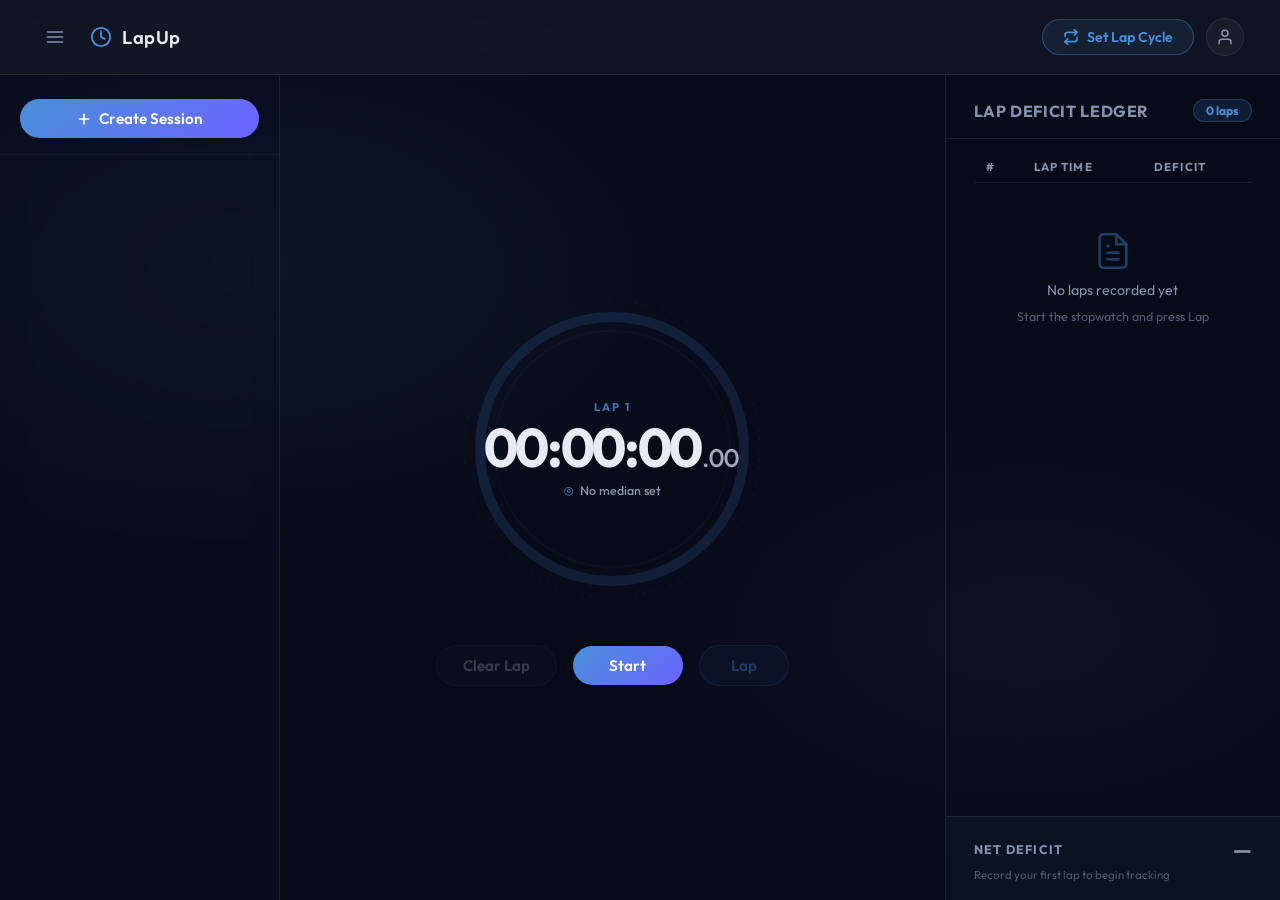
==== index.html @ 08507872 "Account System implemented via Firebase" ====
<!DOCTYPE html>
<html lang="en">
<head>
  <meta charset="UTF-8" />
  <meta name="viewport" content="width=device-width, initial-scale=1.0" />
  <meta name="description" content="A precision stopwatch with Lap Cycle tracking, per-lap deficit ledger, and study session history." />
  <title>LapUp — Lap Deficit Tracker</title>

  <!-- PWA: Manifest & Theme -->
  <link rel="manifest" href="./manifest.json" />
  <meta name="theme-color" content="#4a90d9" />

  <!-- PWA: Apple / iOS meta tags -->
  <meta name="apple-mobile-web-app-capable" content="yes" />
  <meta name="apple-mobile-web-app-status-bar-style" content="black-translucent" />
  <meta name="apple-mobile-web-app-title" content="LapUp" />
  <link rel="apple-touch-icon" href="./icons/icon-192.png" />

  <!-- Fonts -->
  <link rel="preconnect" href="https://fonts.googleapis.com" />
  <link rel="preconnect" href="https://fonts.gstatic.com" crossorigin />
  <link href="https://fonts.googleapis.com/css2?family=Outfit:wght@300;400;500;600;700&display=swap" rel="stylesheet" />

  <link rel="stylesheet" href="style.css" />
</head>
<body>

  <div class="app-wrapper">
    <header class="app-header">
      <div class="header-left">
        <button id="btn-toggle-sidebar" class="btn-toggle-sidebar" title="Toggle Sessions" aria-label="Toggle Sessions Sidebar">
          <svg width="20" height="20" viewBox="0 0 24 24" fill="none" stroke="currentColor" stroke-width="2" stroke-linecap="round" stroke-linejoin="round">
            <line x1="3" y1="12" x2="21" y2="12"/>
            <line x1="3" y1="6" x2="21" y2="6"/>
            <line x1="3" y1="18" x2="21" y2="18"/>
          </svg>
        </button>
        <div class="header-logo">
          <svg width="22" height="22" viewBox="0 0 24 24" fill="none" stroke="#4a90d9" stroke-width="2" stroke-linecap="round" stroke-linejoin="round">
            <circle cx="12" cy="12" r="10"/>
            <polyline points="12 6 12 12 16 14"/>
          </svg>
          <span>LapUp</span>
        </div>
      </div>
      <div class="header-right">
        <button id="btn-set-median" class="btn-median" title="Set Lap Cycle">
          <svg width="16" height="16" viewBox="0 0 24 24" fill="none" stroke="currentColor" stroke-width="2.5" stroke-linecap="round" stroke-linejoin="round">
            <path d="M17 1l4 4-4 4"/>
            <path d="M3 11V9a4 4 0 0 1 4-4h14"/>
            <path d="M7 23l-4-4 4-4"/>
            <path d="M21 13v2a4 4 0 0 1-4 4H3"/>
          </svg>
          <span class="btn-median-text">Set Lap Cycle</span>
        </button>
        <!-- Auth Button -->
        <div class="auth-area" id="auth-area">
          <button id="btn-auth" class="btn-auth" title="Sign in with Google" aria-label="Sign in">
            <svg width="18" height="18" viewBox="0 0 24 24" fill="none" stroke="currentColor" stroke-width="2" stroke-linecap="round" stroke-linejoin="round">
              <path d="M20 21v-2a4 4 0 0 0-4-4H8a4 4 0 0 0-4 4v2"/>
              <circle cx="12" cy="7" r="4"/>
            </svg>
          </button>
          <!-- Avatar (shown when signed in) -->
          <button id="btn-avatar" class="btn-avatar hidden" title="Account" aria-label="Account menu">
            <img id="avatar-img" src="" alt="" />
          </button>
          <!-- Dropdown -->
          <div class="auth-dropdown hidden" id="auth-dropdown">
            <div class="auth-dropdown-user" id="auth-dropdown-user"></div>
            <div class="auth-dropdown-sync" id="auth-dropdown-sync"></div>
            <button id="btn-sign-out" class="auth-dropdown-btn">Sign Out</button>
          </div>
        </div>
      </div>
    </header>

    <main class="main-content">

      <!-- ── SIDEBAR: Study Sessions ── -->
      <aside class="sidebar" id="sidebar">
        <div class="sidebar-header">
          <button id="btn-create-session" class="btn btn-primary btn-create-session" title="Create a new study session">
            <svg width="16" height="16" viewBox="0 0 24 24" fill="none" stroke="currentColor" stroke-width="2.5" stroke-linecap="round" stroke-linejoin="round">
              <line x1="12" y1="5" x2="12" y2="19"/>
              <line x1="5" y1="12" x2="19" y2="12"/>
            </svg>
            Create Session
          </button>
        </div>
        <div class="sessions-list" id="sessions-list">
          <!-- Session items injected dynamically by JS -->
        </div>
      </aside>

      <!-- ── LEFT PANEL: Clock ── -->
      <section class="clock-panel" aria-label="Stopwatch">

        <div class="dial-wrapper">
          <!-- SVG Dial -->
          <svg class="dial-svg" id="dial-svg" viewBox="0 0 320 320" aria-hidden="true">
            <!-- Outer decoration ring -->
            <circle cx="160" cy="160" r="148" class="dial-deco-ring"/>
            <!-- Tick marks -->
            <g id="dial-ticks"></g>
            <!-- Track ring -->
            <circle cx="160" cy="160" r="132" class="dial-track"/>
            <!-- Progress arc -->
            <circle cx="160" cy="160" r="132" class="dial-progress" id="dial-progress"/>
            <!-- Inner glow ring -->
            <circle cx="160" cy="160" r="118" class="dial-inner-ring"/>
          </svg>

          <!-- Clock display overlaid on dial -->
          <div class="clock-overlay">
            <div class="lap-segment-label" id="lap-segment-label">LAP 1</div>
            <div class="clock-display" id="clock-display">
              <span class="clock-digits" id="clock-digits">00:00:00</span>
              <span class="clock-cs" id="clock-cs">.00</span>
            </div>
            <div class="median-display" id="median-display">
              <span class="median-icon">◎</span>
              <span id="median-value-display">No median set</span>
            </div>
          </div>
        </div>

        <!-- Controls -->
        <div class="controls" id="controls">
          <button id="btn-reset" class="btn btn-secondary" disabled>Clear Lap</button>
          <button id="btn-start" class="btn btn-primary">Start</button>
          <button id="btn-lap" class="btn btn-accent" disabled>Lap</button>
        </div>

      </section>

      <!-- ── RIGHT PANEL: Ledger ── -->
      <section class="ledger-panel" aria-label="Lap Deficit Ledger">
        <div class="ledger-header">
          <h2>Lap Deficit Ledger</h2>
          <span class="ledger-badge" id="ledger-lap-count">0 laps</span>
        </div>

        <div class="ledger-table-wrapper">
          <table class="ledger-table" id="ledger-table">
            <thead>
              <tr>
                <th>#</th>
                <th>Lap Time</th>
                <th>Deficit</th>
              </tr>
            </thead>
            <tbody id="ledger-body">
              <!-- Rows injected by JS -->
            </tbody>
          </table>

          <!-- Empty state -->
          <div class="ledger-empty" id="ledger-empty">
            <svg width="40" height="40" viewBox="0 0 24 24" fill="none" stroke="#4a90d9" stroke-width="1.5" opacity="0.4">
              <path d="M14 2H6a2 2 0 0 0-2 2v16a2 2 0 0 0 2 2h12a2 2 0 0 0 2-2V8z"/><polyline points="14 2 14 8 20 8"/><line x1="16" y1="13" x2="8" y2="13"/><line x1="16" y1="17" x2="8" y2="17"/><polyline points="10 9 9 9 8 9"/>
            </svg>
            <p>No laps recorded yet</p>
            <p class="ledger-empty-sub">Start the stopwatch and press Lap</p>
          </div>
        </div>

        <!-- Net Deficit Footer -->
        <div class="ledger-footer" id="ledger-footer">
          <div class="net-deficit-row">
            <span class="net-label">Net Deficit</span>
            <span class="net-value" id="net-deficit-value">—</span>
          </div>
          <div class="net-subtext" id="net-subtext">Record your first lap to begin tracking</div>
        </div>
      </section>

    </main>
  </div>

  <!-- ── LAP CYCLE MODAL ── -->
  <div class="modal-overlay" id="modal-overlay" role="dialog" aria-modal="true" aria-labelledby="modal-title">
    <div class="modal-card">
      <h3 id="modal-title">Set Lap Cycle</h3>
      <p class="modal-desc">Build a repeating cycle of target lap durations. Deficits will align with these targets sequentially (e.g. Lap 1 uses Median 1, Lap 2 uses Median 2, etc.).</p>
      
      <!-- Current Cycle List -->
      <div class="modal-cycle-list-container">
        <label class="modal-section-label">Active Cycle Sequence</label>
        <div class="modal-cycle-list" id="modal-cycle-list">
          <!-- Dynamically populated by JS -->
          <div class="modal-cycle-empty">No medians added to cycle yet</div>
        </div>
      </div>

      <!-- Input Group to Add a Median -->
      <label class="modal-section-label">Add Next Target Duration</label>
      <div class="time-inputs">
        <div class="time-input-group">
          <input type="number" id="input-hh" min="0" max="99" value="0" placeholder="00" aria-label="Hours"/>
          <label for="input-hh">HH</label>
        </div>
        <span class="time-sep">:</span>
        <div class="time-input-group">
          <input type="number" id="input-mm" min="0" max="59" value="0" placeholder="00" aria-label="Minutes"/>
          <label for="input-mm">MM</label>
        </div>
        <span class="time-sep">:</span>
        <div class="time-input-group">
          <input type="number" id="input-ss" min="0" max="59" value="0" placeholder="00" aria-label="Seconds"/>
          <label for="input-ss">SS</label>
        </div>
      </div>

      <button id="btn-modal-add-median" class="btn btn-secondary btn-add-median" type="button" title="Add this duration to your sequence">
        <svg width="14" height="14" viewBox="0 0 24 24" fill="none" stroke="currentColor" stroke-width="2.5" stroke-linecap="round" stroke-linejoin="round">
          <line x1="12" y1="5" x2="12" y2="19"/><line x1="5" y1="12" x2="19" y2="12"/>
        </svg>
        Add Median
      </button>

      <div class="modal-actions">
        <button id="btn-modal-cancel" class="btn btn-secondary">Cancel</button>
        <button id="btn-modal-set" class="btn btn-primary">Set Cycle</button>
      </div>
    </div>
  </div>

  <script type="module" src="script.js"></script>
</body>
</html>
---- style.css ----
/* ── Reset & Base ─────────────────────────────────────────── */
*, *::before, *::after { box-sizing: border-box; margin: 0; padding: 0; }

:root {
  --bg:            #070b18;
  --bg-2:          #0d1327;
  --glass:         rgba(255, 255, 255, 0.04);
  --glass-border:  rgba(255, 255, 255, 0.08);
  --blue:          #4a90d9;
  --blue-dim:      rgba(74, 144, 217, 0.15);
  --blue-glow:     rgba(74, 144, 217, 0.35);
  --indigo:        #6c63ff;
  --red:           #ff4d6d;
  --green:         #00e676;
  --text:          #e8eaf6;
  --text-muted:    #8892b0;
  --font:          'Outfit', system-ui, sans-serif;
  --radius:        16px;
  --radius-sm:     10px;
}

html, body {
  height: 100%;
  background: var(--bg);
  color: var(--text);
  font-family: var(--font);
  overflow: hidden;
}

/* ── App Shell ─────────────────────────────────────────────── */
.app-wrapper {
  display: flex;
  flex-direction: column;
  height: 100vh;
  background:
    radial-gradient(ellipse 60% 50% at 20% 30%, rgba(74,144,217,0.07) 0%, transparent 70%),
    radial-gradient(ellipse 50% 40% at 80% 70%, rgba(108,99,255,0.06) 0%, transparent 70%),
    var(--bg);
}

/* ── Header ────────────────────────────────────────────────── */
.app-header {
  display: flex;
  align-items: center;
  justify-content: space-between;
  padding: 18px 36px;
  border-bottom: 1px solid var(--glass-border);
  background: var(--glass);
  backdrop-filter: blur(12px);
  -webkit-backdrop-filter: blur(12px);
}

.header-logo {
  display: flex;
  align-items: center;
  gap: 10px;
  font-size: 1.15rem;
  font-weight: 600;
  letter-spacing: 0.03em;
  color: var(--text);
}

.header-left {
  display: flex;
  align-items: center;
  gap: 16px;
}

.header-right {
  display: flex;
  align-items: center;
  gap: 12px;
}

/* ── Auth UI ───────────────────────────────────────────────── */
.hidden { display: none !important; }

.auth-area {
  position: relative;
}

.btn-auth {
  display: inline-flex;
  align-items: center;
  justify-content: center;
  width: 38px;
  height: 38px;
  border-radius: 50%;
  background: var(--glass);
  border: 1px solid var(--glass-border);
  color: var(--text-muted);
  cursor: pointer;
  transition: all 0.2s ease;
  outline: none;
}

.btn-auth:hover {
  background: rgba(74,144,217,0.15);
  border-color: rgba(74,144,217,0.4);
  color: var(--blue);
}

.btn-avatar {
  display: inline-flex;
  align-items: center;
  justify-content: center;
  width: 34px;
  height: 34px;
  border-radius: 50%;
  background: transparent;
  border: 2px solid var(--blue);
  cursor: pointer;
  padding: 0;
  overflow: hidden;
  transition: all 0.2s ease;
  outline: none;
  box-shadow: 0 0 0 0 rgba(74,144,217,0.3);
}

.btn-avatar:hover {
  box-shadow: 0 0 0 3px rgba(74,144,217,0.2);
}

.btn-avatar img {
  width: 100%;
  height: 100%;
  border-radius: 50%;
  object-fit: cover;
}

.auth-dropdown {
  position: absolute;
  top: calc(100% + 10px);
  right: 0;
  min-width: 240px;
  background: #111827;
  border: 1px solid rgba(74,144,217,0.25);
  border-radius: var(--radius-sm);
  box-shadow: 0 16px 48px rgba(0,0,0,0.5), 0 0 0 1px rgba(74,144,217,0.1);
  padding: 16px;
  z-index: 200;
  animation: dropdownSlideIn 0.2s ease;
}

@keyframes dropdownSlideIn {
  from { opacity: 0; transform: translateY(-6px); }
  to   { opacity: 1; transform: translateY(0); }
}

.auth-dropdown-user {
  font-size: 0.85rem;
  color: var(--text);
  font-weight: 600;
  margin-bottom: 4px;
  white-space: nowrap;
  overflow: hidden;
  text-overflow: ellipsis;
}

.auth-dropdown-sync {
  font-size: 0.72rem;
  color: var(--text-muted);
  margin-bottom: 14px;
  display: flex;
  align-items: center;
  gap: 6px;
}

.sync-dot {
  width: 6px;
  height: 6px;
  border-radius: 50%;
  display: inline-block;
  flex-shrink: 0;
}
.sync-dot.synced { background: var(--green); }
.sync-dot.syncing { background: var(--blue); animation: pulse-green 1.5s infinite; }
.sync-dot.error { background: var(--red); }

.auth-dropdown-btn {
  width: 100%;
  padding: 8px 14px;
  background: var(--glass);
  border: 1px solid var(--glass-border);
  border-radius: 8px;
  color: var(--text-muted);
  font-family: var(--font);
  font-size: 0.82rem;
  font-weight: 600;
  cursor: pointer;
  transition: all 0.15s ease;
  outline: none;
}

.auth-dropdown-btn:hover {
  background: rgba(255,77,109,0.1);
  border-color: rgba(255,77,109,0.3);
  color: var(--red);
}

.btn-toggle-sidebar {
  display: inline-flex;
  align-items: center;
  justify-content: center;
  width: 38px;
  height: 38px;
  border-radius: 50%;
  background: transparent;
  border: 1px solid transparent;
  color: var(--text-muted);
  cursor: pointer;
  transition: all 0.2s cubic-bezier(0.4, 0, 0.2, 1);
  outline: none;
}

.btn-toggle-sidebar:hover {
  background: var(--glass);
  border-color: var(--glass-border);
  color: var(--text);
}

/* ── Buttons ────────────────────────────────────────────────── */
.btn {
  display: inline-flex;
  align-items: center;
  justify-content: center;
  gap: 7px;
  padding: 10px 26px;
  border: none;
  border-radius: 50px;
  font-family: var(--font);
  font-size: 0.95rem;
  font-weight: 600;
  cursor: pointer;
  transition: transform 0.18s ease, box-shadow 0.18s ease, background 0.18s ease, opacity 0.18s ease;
  outline: none;
}
.btn:disabled { opacity: 0.35; cursor: not-allowed; transform: none !important; box-shadow: none !important; }

.btn-primary {
  background: linear-gradient(135deg, var(--blue) 0%, var(--indigo) 100%);
  color: #fff;
  min-width: 110px;
}
.btn-primary:not(:disabled):hover {
  transform: translateY(-2px);
  box-shadow: 0 6px 24px var(--blue-glow);
}

.btn-secondary {
  background: var(--glass);
  border: 1px solid var(--glass-border);
  color: var(--text-muted);
}
.btn-secondary:not(:disabled):hover {
  transform: translateY(-2px);
  background: rgba(255,255,255,0.08);
  color: var(--text);
}

.btn-accent {
  background: rgba(74,144,217,0.12);
  border: 1px solid rgba(74,144,217,0.3);
  color: var(--blue);
  min-width: 90px;
}
.btn-accent:not(:disabled):hover {
  transform: translateY(-2px);
  background: rgba(74,144,217,0.22);
  box-shadow: 0 4px 18px rgba(74,144,217,0.25);
}

.btn-median {
  display: inline-flex;
  align-items: center;
  gap: 8px;
  padding: 8px 20px;
  border: 1px solid rgba(74,144,217,0.4);
  border-radius: 50px;
  background: rgba(74,144,217,0.1);
  color: var(--blue);
  font-family: var(--font);
  font-size: 0.88rem;
  font-weight: 600;
  cursor: pointer;
  transition: background 0.2s, box-shadow 0.2s, transform 0.2s;
}
.btn-median:hover {
  background: rgba(74,144,217,0.2);
  box-shadow: 0 4px 16px rgba(74,144,217,0.25);
  transform: translateY(-1px);
}

/* ── Main Layout ────────────────────────────────────────────── */
.main-content {
  display: flex;
  flex: 1;
  overflow: hidden;
}

/* ── Sidebar: Study Sessions ────────────────────────────────── */
.sidebar {
  width: 280px;
  flex-shrink: 0;
  background: rgba(13, 19, 39, 0.35);
  backdrop-filter: blur(16px);
  -webkit-backdrop-filter: blur(16px);
  border-right: 1px solid var(--glass-border);
  display: flex;
  flex-direction: column;
  overflow: hidden;
  transition: margin-left 0.3s cubic-bezier(0.25, 0.8, 0.25, 1);
}

.sidebar.collapsed {
  margin-left: -280px;
}

.sidebar-header {
  padding: 24px 20px 16px;
  border-bottom: 1px solid rgba(255, 255, 255, 0.04);
}

.btn-create-session {
  width: 100%;
  justify-content: center;
}

.sessions-list {
  flex: 1;
  overflow-y: auto;
  padding: 16px 20px;
  display: flex;
  flex-direction: column;
  gap: 12px;
}

.session-item {
  position: relative;
  padding: 14px 16px;
  background: var(--glass);
  border: 1px solid var(--glass-border);
  border-radius: var(--radius-sm);
  cursor: pointer;
  display: flex;
  flex-direction: column;
  gap: 4px;
  transition: all 0.2s ease;
}

.session-item:hover {
  background: rgba(255, 255, 255, 0.06);
  border-color: rgba(74, 144, 217, 0.35);
  transform: translateY(-1px);
}

.session-item.active {
  background: linear-gradient(135deg, rgba(74, 144, 217, 0.12) 0%, rgba(108, 99, 255, 0.08) 100%);
  border-color: var(--blue);
  box-shadow: 0 4px 20px rgba(74, 144, 217, 0.15);
}

.session-info {
  padding-right: 24px;
}

.session-title {
  font-size: 0.9rem;
  font-weight: 600;
  color: var(--text);
  white-space: nowrap;
  overflow: hidden;
  text-overflow: ellipsis;
}

.session-meta {
  display: flex;
  align-items: center;
  gap: 8px;
  font-size: 0.75rem;
  color: var(--text-muted);
  margin-top: 2px;
}

.session-deficit {
  font-weight: 600;
}
.session-deficit.over { color: var(--red); }
.session-deficit.under { color: var(--green); }

.btn-delete-session {
  position: absolute;
  top: 12px;
  right: 12px;
  width: 24px;
  height: 24px;
  border-radius: 50%;
  background: transparent;
  border: none;
  color: var(--text-muted);
  cursor: pointer;
  display: flex;
  align-items: center;
  justify-content: center;
  opacity: 0;
  transition: all 0.2s ease;
}

.session-item:hover .btn-delete-session {
  opacity: 1;
}

.btn-delete-session:hover {
  background: rgba(255, 77, 109, 0.15);
  color: var(--red);
}

@media (hover: none) {
  .btn-delete-session {
    opacity: 0.6;
  }
}

/* Pulsing session running indicator */
.pulse-dot {
  width: 6px;
  height: 6px;
  background-color: var(--green);
  border-radius: 50%;
  box-shadow: 0 0 0 0 rgba(0, 230, 118, 0.7);
  animation: pulse-green 1.5s infinite;
}

@keyframes pulse-green {
  0% {
    transform: scale(0.95);
    box-shadow: 0 0 0 0 rgba(0, 230, 118, 0.7);
  }
  70% {
    transform: scale(1);
    box-shadow: 0 0 0 6px rgba(0, 230, 118, 0);
  }
  100% {
    transform: scale(0.95);
    box-shadow: 0 0 0 0 rgba(0, 230, 118, 0);
  }
}

/* ── Clock Panel ────────────────────────────────────────────── */
.clock-panel {
  flex: 0 0 52%;
  display: flex;
  flex-direction: column;
  align-items: center;
  justify-content: center;
  gap: 36px;
  padding: 32px;
  border-right: 1px solid var(--glass-border);
}

/* ── Dial ───────────────────────────────────────────────────── */
.dial-wrapper {
  position: relative;
  width: 320px;
  height: 320px;
}

.dial-svg {
  position: absolute;
  inset: 0;
  width: 100%;
  height: 100%;
}

.dial-deco-ring {
  fill: none;
  stroke: rgba(74,144,217,0.08);
  stroke-width: 1;
  stroke-dasharray: 3 6;
}

.dial-track {
  fill: none;
  stroke: var(--blue-dim);
  stroke-width: 10;
  stroke-linecap: round;
  transform-origin: 160px 160px;
  transform: rotate(-90deg);
}

.dial-progress {
  fill: none;
  stroke: var(--blue);
  stroke-width: 10;
  stroke-linecap: round;
  transform-origin: 160px 160px;
  transform: rotate(-90deg);
  /* circumference = 2π × 132 ≈ 829.38 */
  stroke-dasharray: 829.38;
  stroke-dashoffset: 829.38;
  transition: stroke 0.6s ease;
  filter: drop-shadow(0 0 6px rgba(74,144,217,0.6));
}

.dial-inner-ring {
  fill: none;
  stroke: rgba(74,144,217,0.05);
  stroke-width: 1.5;
}

/* ── Tick marks (generated by JS) ──────────────────────────── */
.dial-tick-major { stroke: rgba(74,144,217,0.5); stroke-width: 2; stroke-linecap: round; }
.dial-tick-minor { stroke: rgba(74,144,217,0.2); stroke-width: 1; stroke-linecap: round; }

/* ── Clock Overlay ──────────────────────────────────────────── */
.clock-overlay {
  position: absolute;
  inset: 0;
  display: flex;
  flex-direction: column;
  align-items: center;
  justify-content: center;
  gap: 6px;
}

.lap-segment-label {
  font-size: 0.7rem;
  font-weight: 700;
  letter-spacing: 0.18em;
  color: var(--blue);
  text-transform: uppercase;
  opacity: 0.8;
}

.clock-display {
  display: flex;
  align-items: baseline;
  gap: 0;
  --clock-color: var(--text);
}

.clock-digits {
  font-size: 3.4rem;
  font-weight: 700;
  font-variant-numeric: tabular-nums;
  letter-spacing: -0.02em;
  color: var(--clock-color);
  transition: color 0.1s linear;
  line-height: 1;
}

.clock-cs {
  font-size: 1.6rem;
  font-weight: 500;
  font-variant-numeric: tabular-nums;
  color: var(--clock-color);
  opacity: 0.7;
  transition: color 0.1s linear;
  line-height: 1;
  margin-left: 2px;
}

.median-display {
  display: flex;
  align-items: center;
  gap: 6px;
  font-size: 0.78rem;
  color: var(--text-muted);
  margin-top: 2px;
}
.median-icon { color: var(--blue); font-size: 0.7rem; }
#median-value-display { font-weight: 500; }

/* ── Green flash animation ──────────────────────────────────── */
@keyframes greenFlash {
  0%   { --clock-color: var(--text); }
  20%  { --clock-color: #00e676; }
  70%  { --clock-color: #00e676; }
  100% { --clock-color: var(--text); }
}

.clock-display.flash-green .clock-digits,
.clock-display.flash-green .clock-cs {
  animation: flashGreenText 1s ease forwards;
}

@keyframes flashGreenText {
  0%   { color: var(--text); text-shadow: none; }
  20%  { color: #00e676; text-shadow: 0 0 20px rgba(0,230,118,0.6); }
  70%  { color: #00e676; text-shadow: 0 0 20px rgba(0,230,118,0.6); }
  100% { color: var(--text); text-shadow: none; }
}

/* ── Controls ───────────────────────────────────────────────── */
.controls {
  display: flex;
  align-items: center;
  gap: 16px;
}

/* ── Ledger Panel ───────────────────────────────────────────── */
.ledger-panel {
  flex: 1;
  display: flex;
  flex-direction: column;
  overflow: hidden;
}

.ledger-header {
  display: flex;
  align-items: center;
  justify-content: space-between;
  padding: 24px 28px 16px;
  border-bottom: 1px solid var(--glass-border);
}

.ledger-header h2 {
  font-size: 1rem;
  font-weight: 700;
  letter-spacing: 0.04em;
  text-transform: uppercase;
  color: var(--text-muted);
}

.ledger-badge {
  background: var(--blue-dim);
  border: 1px solid rgba(74,144,217,0.25);
  color: var(--blue);
  font-size: 0.75rem;
  font-weight: 700;
  padding: 3px 12px;
  border-radius: 50px;
}

/* ── Ledger Table ───────────────────────────────────────────── */
.ledger-table-wrapper {
  flex: 1;
  overflow-y: auto;
  padding: 12px 28px;
  scrollbar-width: thin;
  scrollbar-color: rgba(74,144,217,0.2) transparent;
}

.ledger-table {
  width: 100%;
  border-collapse: collapse;
  font-size: 0.9rem;
}

.ledger-table thead th {
  text-align: left;
  padding: 8px 12px;
  font-size: 0.72rem;
  font-weight: 700;
  letter-spacing: 0.1em;
  text-transform: uppercase;
  color: var(--text-muted);
  border-bottom: 1px solid var(--glass-border);
}

.ledger-table tbody tr {
  border-bottom: 1px solid rgba(255,255,255,0.04);
  animation: rowSlideIn 0.35s cubic-bezier(0.22,1,0.36,1) both;
}

.ledger-table tbody tr:last-child { border-bottom: none; }

.ledger-table tbody td {
  padding: 11px 12px;
  font-variant-numeric: tabular-nums;
}

.lap-num {
  font-weight: 700;
  color: var(--blue);
  font-size: 0.82rem;
  width: 40px;
}

.lap-time {
  color: var(--text);
  font-weight: 500;
}

.lap-deficit {
  font-weight: 700;
  letter-spacing: 0.01em;
}

.lap-deficit.over  { color: var(--red);   }
.lap-deficit.under { color: var(--green);  }
.lap-deficit.exact { color: var(--text-muted); }

/* ── Ledger Cycle Header separator row ── */
.ledger-cycle-header td {
  padding: 12px 14px 8px !important;
  background: linear-gradient(90deg, rgba(74, 144, 217, 0.08) 0%, transparent 100%);
  border-bottom: 1px solid rgba(74, 144, 217, 0.2) !important;
}

.cycle-header-content {
  display: flex;
  align-items: center;
  gap: 8px;
  font-size: 0.72rem;
  font-weight: 700;
  letter-spacing: 0.08em;
  text-transform: uppercase;
  color: var(--blue);
}

/* ── Slide in animation for new rows ───────────────────────── */
@keyframes rowSlideIn {
  from { opacity: 0; transform: translateX(28px); }
  to   { opacity: 1; transform: translateX(0); }
}

/* ── Empty state ────────────────────────────────────────────── */
.ledger-empty {
  display: flex;
  flex-direction: column;
  align-items: center;
  justify-content: center;
  gap: 10px;
  padding: 48px 0;
  color: var(--text-muted);
  font-size: 0.88rem;
}
.ledger-empty p { text-align: center; }
.ledger-empty-sub { font-size: 0.78rem; opacity: 0.6; }
.ledger-empty.hidden { display: none; }

/* ── Ledger Footer (Net Deficit) ────────────────────────────── */
.ledger-footer {
  padding: 18px 28px;
  border-top: 1px solid var(--glass-border);
  background: rgba(74,144,217,0.04);
}

.net-deficit-row {
  display: flex;
  align-items: center;
  justify-content: space-between;
}

.net-label {
  font-size: 0.78rem;
  font-weight: 700;
  text-transform: uppercase;
  letter-spacing: 0.1em;
  color: var(--text-muted);
}

.net-value {
  font-size: 1.35rem;
  font-weight: 700;
  font-variant-numeric: tabular-nums;
  color: var(--text-muted);
  transition: color 0.3s ease;
}
.net-value.over  { color: var(--red);   }
.net-value.under { color: var(--green); }
.net-value.pulse {
  animation: netPulse 0.4s ease;
}

@keyframes netPulse {
  0%   { transform: scale(1); }
  50%  { transform: scale(1.08); }
  100% { transform: scale(1); }
}

.net-subtext {
  font-size: 0.72rem;
  color: var(--text-muted);
  opacity: 0.55;
  margin-top: 4px;
}

/* ── Modal ──────────────────────────────────────────────────── */
.modal-overlay {
  position: fixed;
  inset: 0;
  background: rgba(7,11,24,0.75);
  backdrop-filter: blur(8px);
  -webkit-backdrop-filter: blur(8px);
  display: flex;
  align-items: center;
  justify-content: center;
  z-index: 100;
  opacity: 0;
  pointer-events: none;
  transition: opacity 0.25s ease;
}
.modal-overlay.active {
  opacity: 1;
  pointer-events: all;
}

.modal-card {
  background: #111827;
  border: 1px solid rgba(74,144,217,0.25);
  border-radius: var(--radius);
  padding: 36px 40px;
  width: min(420px, 92vw);
  box-shadow: 0 24px 64px rgba(0,0,0,0.5), 0 0 0 1px rgba(74,144,217,0.1);
  transform: translateY(12px) scale(0.97);
  transition: transform 0.25s cubic-bezier(0.22,1,0.36,1);
}
.modal-overlay.active .modal-card {
  transform: translateY(0) scale(1);
}

.modal-card h3 {
  font-size: 1.2rem;
  font-weight: 700;
  margin-bottom: 8px;
}

.modal-desc {
  font-size: 0.85rem;
  color: var(--text-muted);
  margin-bottom: 28px;
  line-height: 1.5;
}

/* ── Modal Cycle List ── */
.modal-section-label {
  font-size: 0.68rem;
  font-weight: 700;
  text-transform: uppercase;
  letter-spacing: 0.08em;
  color: var(--text-muted);
  margin-bottom: 8px;
  display: block;
}

.modal-cycle-list-container {
  margin-bottom: 20px;
}

.modal-cycle-list {
  max-height: 120px;
  overflow-y: auto;
  display: flex;
  flex-direction: column;
  gap: 8px;
  border: 1px solid var(--glass-border);
  padding: 10px;
  border-radius: var(--radius-sm);
  background: rgba(0, 0, 0, 0.2);
  scrollbar-width: thin;
}

.modal-cycle-empty {
  font-size: 0.78rem;
  color: var(--text-muted);
  text-align: center;
  padding: 12px 0;
  font-style: italic;
}

.modal-cycle-item {
  display: flex;
  justify-content: space-between;
  align-items: center;
  background: var(--glass);
  border: 1px solid var(--glass-border);
  padding: 6px 10px;
  border-radius: 6px;
  font-size: 0.8rem;
  font-weight: 500;
}

.modal-cycle-item span.index {
  color: var(--blue);
  font-weight: 700;
  margin-right: 6px;
}

.modal-cycle-item-delete {
  background: transparent;
  border: none;
  color: var(--text-muted);
  cursor: pointer;
  display: flex;
  align-items: center;
  justify-content: center;
  transition: color 0.15s ease;
  padding: 2px;
}

.modal-cycle-item-delete:hover {
  color: var(--red);
}

.btn-add-median {
  width: 100%;
  justify-content: center;
  margin-bottom: 24px;
  padding: 8px 16px;
  font-size: 0.88rem;
}

.time-inputs {
  display: flex;
  align-items: flex-end;
  gap: 8px;
  margin-bottom: 32px;
}

.time-input-group {
  display: flex;
  flex-direction: column;
  align-items: center;
  gap: 8px;
  flex: 1;
}

.time-input-group input {
  width: 100%;
  background: var(--bg);
  border: 1px solid rgba(74,144,217,0.3);
  border-radius: var(--radius-sm);
  color: var(--text);
  font-family: var(--font);
  font-size: 1.8rem;
  font-weight: 700;
  font-variant-numeric: tabular-nums;
  text-align: center;
  padding: 14px 8px;
  outline: none;
  transition: border-color 0.2s, box-shadow 0.2s;
  -moz-appearance: textfield;
}
.time-input-group input::-webkit-inner-spin-button,
.time-input-group input::-webkit-outer-spin-button { -webkit-appearance: none; }
.time-input-group input:focus {
  border-color: var(--blue);
  box-shadow: 0 0 0 3px var(--blue-dim);
}

.time-input-group label {
  font-size: 0.65rem;
  font-weight: 700;
  text-transform: uppercase;
  letter-spacing: 0.12em;
  color: var(--text-muted);
}

.time-sep {
  font-size: 2rem;
  font-weight: 700;
  color: var(--blue);
  padding-bottom: 28px;
  line-height: 1;
}

.modal-actions {
  display: flex;
  gap: 12px;
  justify-content: flex-end;
}

/* ── Scrollbar ──────────────────────────────────────────────── */
::-webkit-scrollbar { width: 4px; }
::-webkit-scrollbar-track { background: transparent; }
::-webkit-scrollbar-thumb { background: rgba(74,144,217,0.25); border-radius: 2px; }

/* ── Responsive ─────────────────────────────────────────────── */
@media (max-width: 800px) {
  html, body { overflow: auto; }

  .app-wrapper { height: auto; min-height: 100vh; }

  .main-content {
    flex-direction: column;
    overflow: visible;
  }

  .clock-panel {
    border-right: none;
    border-bottom: 1px solid var(--glass-border);
    padding: 28px 16px;
    gap: 28px;
  }

  .dial-wrapper { width: 260px; height: 260px; }
  .clock-digits { font-size: 2.6rem; }
  .clock-cs     { font-size: 1.2rem; }

  .ledger-panel { min-height: 350px; }
  .ledger-table-wrapper { overflow-y: visible; }

  .sidebar {
    position: fixed;
    top: 74px;
    bottom: 0;
    left: 0;
    z-index: 90;
    background: #0d1327;
    box-shadow: 24px 0 48px rgba(0,0,0,0.5);
    margin-left: 0;
    transform: translateX(-280px);
    transition: transform 0.3s cubic-bezier(0.25, 0.8, 0.25, 1);
  }

  .sidebar.active {
    transform: translateX(0);
  }

  .sidebar.collapsed {
    margin-left: 0;
    transform: translateX(-280px);
  }

  /* Icon-only Lap Cycle button on mobile */
  .btn-median-text { display: none; }
  .btn-median { padding: 8px; gap: 0; }
}
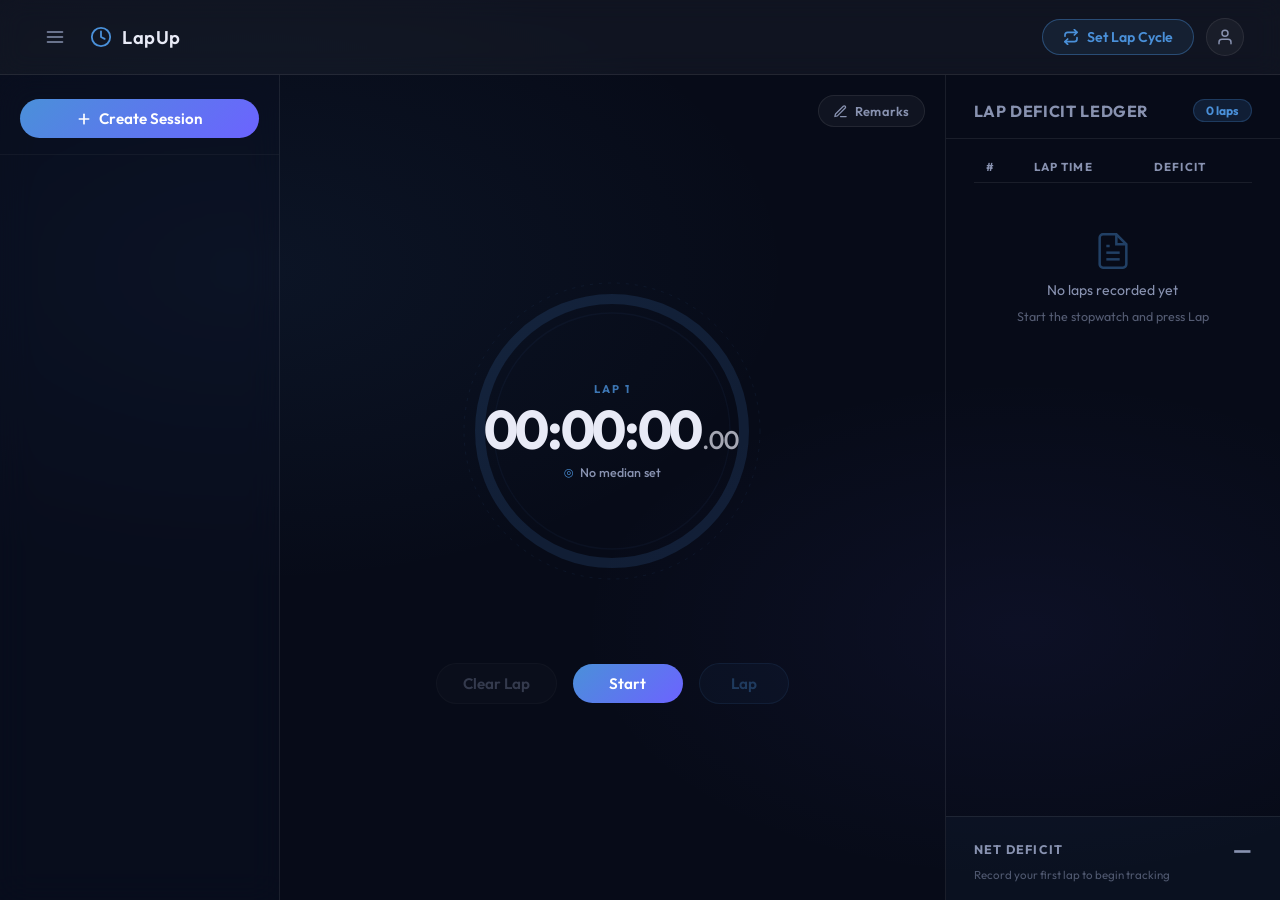
==== commit 8ed17b7f: "Added Gap Timer and Remarks tab" ====
--- a/index.html
+++ b/index.html
@@ -96,6 +96,16 @@
       <!-- ── LEFT PANEL: Clock ── -->
       <section class="clock-panel" aria-label="Stopwatch">
 
+        <!-- Remarks button: top-right of clock panel -->
+        <button id="btn-remarks" class="btn-remarks" title="Session Remarks" aria-label="Open Remarks">
+          <svg width="15" height="15" viewBox="0 0 24 24" fill="none" stroke="currentColor" stroke-width="2" stroke-linecap="round" stroke-linejoin="round">
+            <path d="M12 20h9"/>
+            <path d="M16.5 3.5a2.121 2.121 0 0 1 3 3L7 19l-4 1 1-4 12.5-12.5z"/>
+          </svg>
+          <span class="btn-remarks-text">Remarks</span>
+        </button>
+
+
         <div class="dial-wrapper">
           <!-- SVG Dial -->
           <svg class="dial-svg" id="dial-svg" viewBox="0 0 320 320" aria-hidden="true">
@@ -125,6 +135,15 @@
           </div>
         </div>
 
+        <!-- Gap Timer (revealed when main dial is paused) -->
+        <div id="gap-timer-container" class="gap-timer-container">
+          <div class="gap-timer-label">PAUSED — GAP TIMER</div>
+          <div class="gap-timer-display">
+            <span id="gap-digits">00:00:00</span>
+            <span id="gap-cs">.00</span>
+          </div>
+        </div>
+
         <!-- Controls -->
         <div class="controls" id="controls">
           <button id="btn-reset" class="btn btn-secondary" disabled>Clear Lap</button>
@@ -172,6 +191,10 @@
             <span class="net-value" id="net-deficit-value">—</span>
           </div>
           <div class="net-subtext" id="net-subtext">Record your first lap to begin tracking</div>
+          <div class="gap-total-row hidden" id="gap-total-row">
+            <span class="gap-total-label">Total Gap Time</span>
+            <span class="gap-total-value" id="gap-total-value">—</span>
+          </div>
         </div>
       </section>
 
@@ -226,6 +249,35 @@
     </div>
   </div>
 
+  <!-- ── REMARKS MODAL ── -->
+  <div class="modal-overlay" id="remarks-modal-overlay" role="dialog" aria-modal="true" aria-labelledby="remarks-modal-title">
+    <div class="modal-card remarks-modal-card">
+      <div class="remarks-modal-header">
+        <div class="remarks-modal-title-group">
+          <svg width="16" height="16" viewBox="0 0 24 24" fill="none" stroke="#4a90d9" stroke-width="2" stroke-linecap="round" stroke-linejoin="round">
+            <path d="M12 20h9"/>
+            <path d="M16.5 3.5a2.121 2.121 0 0 1 3 3L7 19l-4 1 1-4 12.5-12.5z"/>
+          </svg>
+          <h3 id="remarks-modal-title">Session Remarks</h3>
+        </div>
+        <button id="btn-remarks-close" class="btn-remarks-close" aria-label="Close Remarks">
+          <svg width="16" height="16" viewBox="0 0 24 24" fill="none" stroke="currentColor" stroke-width="2.5" stroke-linecap="round" stroke-linejoin="round">
+            <line x1="18" y1="6" x2="6" y2="18"/><line x1="6" y1="6" x2="18" y2="18"/>
+          </svg>
+        </button>
+      </div>
+      <p class="modal-desc">Summarise what was covered in this session. Notes are saved automatically.</p>
+      <textarea
+        id="remarks-textarea"
+        class="remarks-textarea"
+        placeholder="Write your session notes here…"
+        rows="8"
+        aria-label="Session remarks"
+      ></textarea>
+      <div class="remarks-save-indicator" id="remarks-save-indicator">Saved</div>
+    </div>
+  </div>
+
   <script type="module" src="script.js"></script>
 </body>
 </html>
--- a/style.css
+++ b/style.css
@@ -421,6 +421,45 @@
   }
 }
 
+/* ── Session sidebar play/pause button ────────────────────── */
+.btn-session-playpause {
+  display: inline-flex;
+  align-items: center;
+  justify-content: center;
+  width: 26px;
+  height: 26px;
+  border-radius: 50%;
+  background: transparent;
+  border: 1px solid var(--glass-border);
+  color: var(--text-muted);
+  cursor: pointer;
+  transition: all 0.15s ease;
+  outline: none;
+  flex-shrink: 0;
+  position: absolute;
+  top: 12px;
+  right: 44px; /* leaves room for delete button at right: 12px */
+  opacity: 0;
+}
+
+.session-item:hover .btn-session-playpause,
+.session-item.active .btn-session-playpause {
+  opacity: 1;
+}
+
+.btn-session-playpause:hover {
+  background: rgba(74,144,217,0.15);
+  border-color: rgba(74,144,217,0.4);
+  color: var(--blue);
+}
+
+@media (hover: none) {
+  .btn-session-playpause {
+    opacity: 0.8;
+  }
+}
+
+
 /* Pulsing session running indicator */
 .pulse-dot {
   width: 6px;
@@ -446,8 +485,9 @@
   }
 }
 
-/* ── Clock Panel ────────────────────────────────────────────── */
+/* ── Clock Panel ──────────────────────────────────────────── */
 .clock-panel {
+  position: relative;
   flex: 0 0 52%;
   display: flex;
   flex-direction: column;
@@ -456,6 +496,135 @@
   gap: 36px;
   padding: 32px;
   border-right: 1px solid var(--glass-border);
+}
+
+/* ── Remarks Button ─────────────────────────────────────── */
+.btn-remarks {
+  position: absolute;
+  top: 20px;
+  right: 20px;
+  display: inline-flex;
+  align-items: center;
+  gap: 7px;
+  padding: 7px 14px;
+  background: var(--glass);
+  border: 1px solid var(--glass-border);
+  border-radius: 50px;
+  color: var(--text-muted);
+  font-family: var(--font);
+  font-size: 0.8rem;
+  font-weight: 600;
+  cursor: pointer;
+  transition: all 0.2s ease;
+  outline: none;
+  letter-spacing: 0.02em;
+}
+
+.btn-remarks:hover {
+  background: rgba(74,144,217,0.12);
+  border-color: rgba(74,144,217,0.4);
+  color: var(--blue);
+}
+
+.btn-remarks svg {
+  flex-shrink: 0;
+  transition: stroke 0.2s ease;
+}
+
+.btn-remarks:hover svg {
+  stroke: var(--blue);
+}
+
+@media (max-width: 640px) {
+  .btn-remarks span { display: none; }
+  .btn-remarks { padding: 7px; }
+}
+
+/* ── Remarks Modal ───────────────────────────────────────── */
+.remarks-modal-card {
+  width: min(560px, 94vw);
+}
+
+.remarks-modal-header {
+  display: flex;
+  align-items: center;
+  justify-content: space-between;
+  margin-bottom: 8px;
+}
+
+.remarks-modal-title-group {
+  display: flex;
+  align-items: center;
+  gap: 10px;
+}
+
+.remarks-modal-title-group h3 {
+  font-size: 1.2rem;
+  font-weight: 700;
+  margin: 0;
+}
+
+.btn-remarks-close {
+  display: inline-flex;
+  align-items: center;
+  justify-content: center;
+  width: 30px;
+  height: 30px;
+  border-radius: 50%;
+  background: transparent;
+  border: 1px solid transparent;
+  color: var(--text-muted);
+  cursor: pointer;
+  transition: all 0.15s ease;
+  outline: none;
+  flex-shrink: 0;
+}
+
+.btn-remarks-close:hover {
+  background: rgba(255,77,109,0.1);
+  border-color: rgba(255,77,109,0.3);
+  color: var(--red);
+}
+
+.remarks-textarea {
+  width: 100%;
+  min-height: 200px;
+  resize: vertical;
+  background: rgba(255,255,255,0.03);
+  border: 1px solid var(--glass-border);
+  border-radius: var(--radius-sm);
+  color: var(--text);
+  font-family: var(--font);
+  font-size: 0.9rem;
+  line-height: 1.7;
+  padding: 16px 18px;
+  outline: none;
+  transition: border-color 0.2s ease, background 0.2s ease;
+  caret-color: var(--blue);
+}
+
+.remarks-textarea::placeholder {
+  color: var(--text-muted);
+  opacity: 0.5;
+}
+
+.remarks-textarea:focus {
+  border-color: rgba(74,144,217,0.5);
+  background: rgba(74,144,217,0.04);
+}
+
+.remarks-save-indicator {
+  font-size: 0.72rem;
+  color: var(--text-muted);
+  text-align: right;
+  margin-top: 8px;
+  opacity: 0;
+  transition: opacity 0.3s ease;
+  letter-spacing: 0.02em;
+}
+
+.remarks-save-indicator.visible {
+  opacity: 1;
 }
 
 /* ── Dial ───────────────────────────────────────────────────── */
@@ -591,6 +760,56 @@
   100% { color: var(--text); text-shadow: none; }
 }
 
+/* ── Gap Timer ──────────────────────────────────────────────── */
+.gap-timer-container {
+  max-height: 0;
+  opacity: 0;
+  overflow: hidden;
+  display: flex;
+  flex-direction: column;
+  align-items: center;
+  gap: 4px;
+  transition: max-height 0.35s cubic-bezier(0.22,1,0.36,1), opacity 0.3s ease;
+  pointer-events: none;
+}
+
+.gap-timer-container.active {
+  max-height: 80px;
+  opacity: 1;
+  pointer-events: auto;
+}
+
+.gap-timer-label {
+  font-size: 0.6rem;
+  font-weight: 700;
+  letter-spacing: 0.14em;
+  color: var(--text-muted);
+  text-transform: uppercase;
+  opacity: 0.7;
+}
+
+.gap-timer-display {
+  display: flex;
+  align-items: baseline;
+  gap: 1px;
+}
+
+#gap-digits {
+  font-size: 1.6rem;
+  font-weight: 300;
+  font-variant-numeric: tabular-nums;
+  letter-spacing: 0.06em;
+  color: var(--blue);
+}
+
+#gap-cs {
+  font-size: 1rem;
+  font-weight: 300;
+  font-variant-numeric: tabular-nums;
+  color: var(--blue);
+  opacity: 0.65;
+}
+
 /* ── Controls ───────────────────────────────────────────────── */
 .controls {
   display: flex;
@@ -709,6 +928,50 @@
   color: var(--blue);
 }
 
+/* ── Ledger Gap rows ───────────────────────────────────── */
+.ledger-gap-row td {
+  padding: 5px 14px !important;
+  border-bottom: none !important;
+}
+
+.gap-content {
+  display: flex;
+  align-items: center;
+  gap: 8px;
+  font-size: 0.78rem;
+  color: var(--text-muted);
+}
+
+.gap-lap-ref {
+  color: var(--blue);
+  font-weight: 700;
+  font-size: 0.75rem;
+  letter-spacing: 0.02em;
+}
+
+.gap-time {
+  font-variant-numeric: tabular-nums;
+  font-size: 0.8rem;
+}
+
+.gap-arrow {
+  opacity: 0.4;
+  font-size: 0.72rem;
+}
+
+.gap-cleared-badge {
+  font-size: 0.62rem;
+  background: rgba(255,77,109,0.1);
+  border: 1px solid rgba(255,77,109,0.25);
+  color: var(--red);
+  padding: 1px 6px;
+  border-radius: 4px;
+  font-weight: 700;
+  letter-spacing: 0.06em;
+  text-transform: uppercase;
+}
+
+
 /* ── Slide in animation for new rows ───────────────────────── */
 @keyframes rowSlideIn {
   from { opacity: 0; transform: translateX(28px); }
@@ -776,6 +1039,33 @@
   opacity: 0.55;
   margin-top: 4px;
 }
+
+.gap-total-row {
+  display: flex;
+  align-items: center;
+  justify-content: space-between;
+  margin-top: 10px;
+  padding-top: 10px;
+  border-top: 1px solid var(--glass-border);
+}
+
+.gap-total-row.hidden { display: none; }
+
+.gap-total-label {
+  font-size: 0.72rem;
+  font-weight: 700;
+  text-transform: uppercase;
+  letter-spacing: 0.08em;
+  color: var(--text-muted);
+}
+
+.gap-total-value {
+  font-size: 1rem;
+  font-weight: 700;
+  font-variant-numeric: tabular-nums;
+  color: var(--blue);
+}
+
 
 /* ── Modal ──────────────────────────────────────────────────── */
 .modal-overlay {
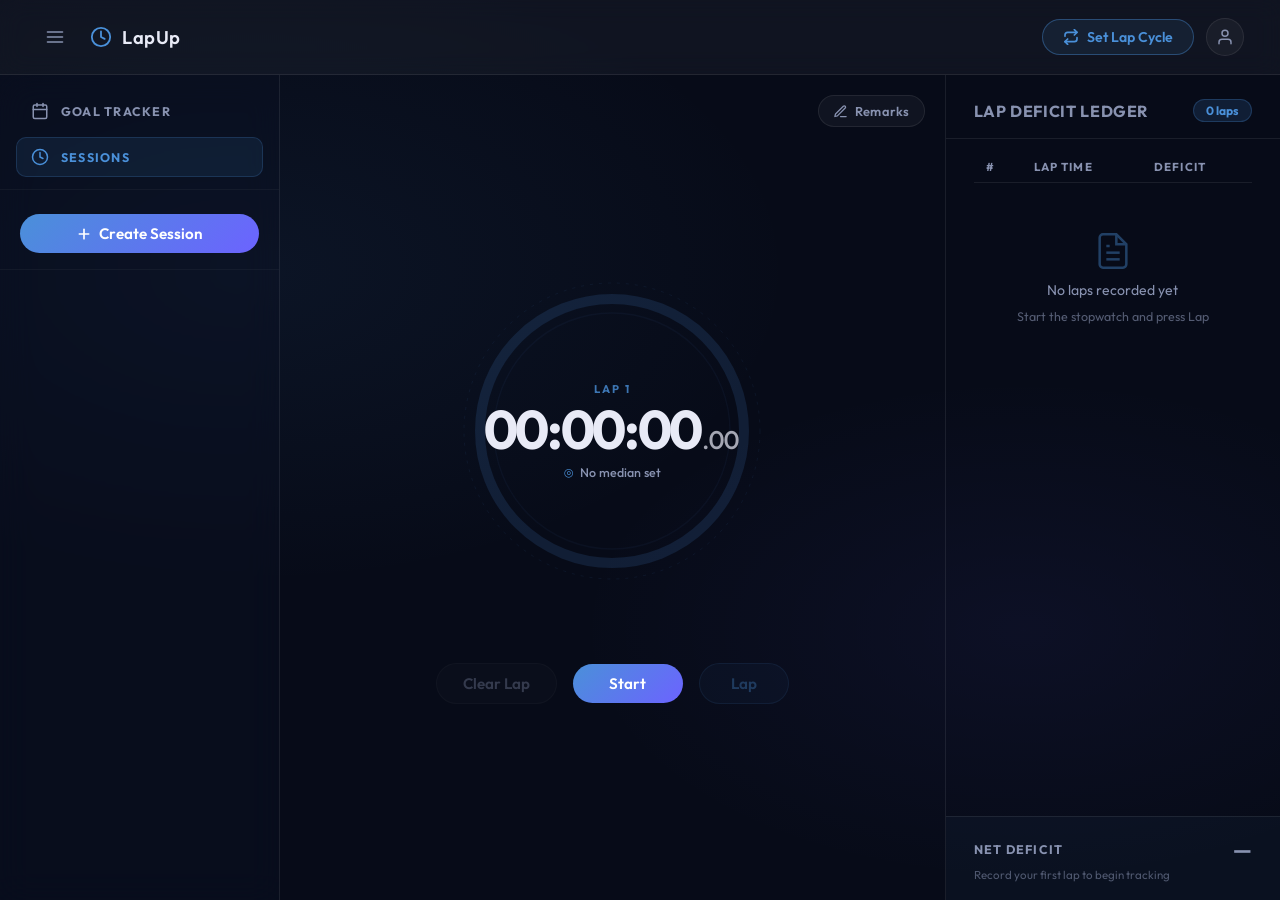
==== commit c09e4cc1: "Goal Tracker fully implemented, session to goal track back links fix still required" ====
--- a/index.html
+++ b/index.html
@@ -79,6 +79,24 @@
 
       <!-- ── SIDEBAR: Study Sessions ── -->
       <aside class="sidebar" id="sidebar">
+        <nav class="sidebar-nav">
+          <a href="goal-tracker.html" class="sidebar-nav-link" id="nav-goal-tracker">
+            <svg width="18" height="18" viewBox="0 0 24 24" fill="none" stroke="currentColor" stroke-width="2" stroke-linecap="round" stroke-linejoin="round">
+              <rect x="3" y="4" width="18" height="18" rx="2" ry="2"/>
+              <line x1="16" y1="2" x2="16" y2="6"/>
+              <line x1="8" y1="2" x2="8" y2="6"/>
+              <line x1="3" y1="10" x2="21" y2="10"/>
+            </svg>
+            <span>GOAL TRACKER</span>
+          </a>
+          <a href="index.html" class="sidebar-nav-link active" id="nav-sessions">
+            <svg width="18" height="18" viewBox="0 0 24 24" fill="none" stroke="currentColor" stroke-width="2" stroke-linecap="round" stroke-linejoin="round">
+              <circle cx="12" cy="12" r="10"/>
+              <polyline points="12 6 12 12 16 14"/>
+            </svg>
+            <span>SESSIONS</span>
+          </a>
+        </nav>
         <div class="sidebar-header">
           <button id="btn-create-session" class="btn btn-primary btn-create-session" title="Create a new study session">
             <svg width="16" height="16" viewBox="0 0 24 24" fill="none" stroke="currentColor" stroke-width="2.5" stroke-linecap="round" stroke-linejoin="round">
@@ -96,59 +114,71 @@
       <!-- ── LEFT PANEL: Clock ── -->
       <section class="clock-panel" aria-label="Stopwatch">
 
-        <!-- Remarks button: top-right of clock panel -->
-        <button id="btn-remarks" class="btn-remarks" title="Session Remarks" aria-label="Open Remarks">
-          <svg width="15" height="15" viewBox="0 0 24 24" fill="none" stroke="currentColor" stroke-width="2" stroke-linecap="round" stroke-linejoin="round">
-            <path d="M12 20h9"/>
-            <path d="M16.5 3.5a2.121 2.121 0 0 1 3 3L7 19l-4 1 1-4 12.5-12.5z"/>
-          </svg>
-          <span class="btn-remarks-text">Remarks</span>
-        </button>
-
-
-        <div class="dial-wrapper">
-          <!-- SVG Dial -->
-          <svg class="dial-svg" id="dial-svg" viewBox="0 0 320 320" aria-hidden="true">
-            <!-- Outer decoration ring -->
-            <circle cx="160" cy="160" r="148" class="dial-deco-ring"/>
-            <!-- Tick marks -->
-            <g id="dial-ticks"></g>
-            <!-- Track ring -->
-            <circle cx="160" cy="160" r="132" class="dial-track"/>
-            <!-- Progress arc -->
-            <circle cx="160" cy="160" r="132" class="dial-progress" id="dial-progress"/>
-            <!-- Inner glow ring -->
-            <circle cx="160" cy="160" r="118" class="dial-inner-ring"/>
-          </svg>
-
-          <!-- Clock display overlaid on dial -->
-          <div class="clock-overlay">
-            <div class="lap-segment-label" id="lap-segment-label">LAP 1</div>
-            <div class="clock-display" id="clock-display">
-              <span class="clock-digits" id="clock-digits">00:00:00</span>
-              <span class="clock-cs" id="clock-cs">.00</span>
+        <div id="active-session-view" class="active-session-view">
+          <!-- Remarks button: top-right of clock panel -->
+          <button id="btn-remarks" class="btn-remarks" title="Session Remarks" aria-label="Open Remarks">
+            <svg width="15" height="15" viewBox="0 0 24 24" fill="none" stroke="currentColor" stroke-width="2" stroke-linecap="round" stroke-linejoin="round">
+              <path d="M12 20h9"/>
+              <path d="M16.5 3.5a2.121 2.121 0 0 1 3 3L7 19l-4 1 1-4 12.5-12.5z"/>
+            </svg>
+            <span class="btn-remarks-text">Remarks</span>
+          </button>
+
+          <div class="dial-wrapper">
+            <!-- SVG Dial -->
+            <svg class="dial-svg" id="dial-svg" viewBox="0 0 320 320" aria-hidden="true">
+              <!-- Outer decoration ring -->
+              <circle cx="160" cy="160" r="148" class="dial-deco-ring"/>
+              <!-- Tick marks -->
+              <g id="dial-ticks"></g>
+              <!-- Track ring -->
+              <circle cx="160" cy="160" r="132" class="dial-track"/>
+              <!-- Progress arc -->
+              <circle cx="160" cy="160" r="132" class="dial-progress" id="dial-progress"/>
+              <!-- Inner glow ring -->
+              <circle cx="160" cy="160" r="118" class="dial-inner-ring"/>
+            </svg>
+
+            <!-- Clock display overlaid on dial -->
+            <div class="clock-overlay">
+              <div class="lap-segment-label" id="lap-segment-label">LAP 1</div>
+              <div class="clock-display" id="clock-display">
+                <span class="clock-digits" id="clock-digits">00:00:00</span>
+                <span class="clock-cs" id="clock-cs">.00</span>
+              </div>
+              <div class="median-display" id="median-display">
+                <span class="median-icon">◎</span>
+                <span id="median-value-display">No median set</span>
+              </div>
             </div>
-            <div class="median-display" id="median-display">
-              <span class="median-icon">◎</span>
-              <span id="median-value-display">No median set</span>
+          </div>
+
+          <!-- Gap Timer (revealed when main dial is paused) -->
+          <div id="gap-timer-container" class="gap-timer-container">
+            <div class="gap-timer-label">PAUSED — GAP TIMER</div>
+            <div class="gap-timer-display">
+              <span id="gap-digits">00:00:00</span>
+              <span id="gap-cs">.00</span>
             </div>
           </div>
-        </div>
-
-        <!-- Gap Timer (revealed when main dial is paused) -->
-        <div id="gap-timer-container" class="gap-timer-container">
-          <div class="gap-timer-label">PAUSED — GAP TIMER</div>
-          <div class="gap-timer-display">
-            <span id="gap-digits">00:00:00</span>
-            <span id="gap-cs">.00</span>
-          </div>
-        </div>
-
-        <!-- Controls -->
-        <div class="controls" id="controls">
-          <button id="btn-reset" class="btn btn-secondary" disabled>Clear Lap</button>
-          <button id="btn-start" class="btn btn-primary">Start</button>
-          <button id="btn-lap" class="btn btn-accent" disabled>Lap</button>
+
+          <!-- Controls -->
+          <div class="controls" id="controls">
+            <button id="btn-reset" class="btn btn-secondary" disabled>Clear Lap</button>
+            <button id="btn-start" class="btn btn-primary">Start</button>
+            <button id="btn-lap" class="btn btn-accent" disabled>Lap</button>
+          </div>
+        </div>
+
+        <!-- No Active Session View -->
+        <div id="no-session-view" class="no-session-view hidden">
+          <button id="btn-create-session-big" class="btn-create-session-big" aria-label="Create New Session">
+            <svg width="48" height="48" viewBox="0 0 24 24" fill="none" stroke="currentColor" stroke-width="1.5" stroke-linecap="round" stroke-linejoin="round">
+              <line x1="12" y1="5" x2="12" y2="19"/>
+              <line x1="5" y1="12" x2="19" y2="12"/>
+            </svg>
+          </button>
+          <div class="no-session-text">Create Session</div>
         </div>
 
       </section>
@@ -278,6 +308,71 @@
     </div>
   </div>
 
+  <!-- ── LINK TO GOAL MODAL ── -->
+  <div class="modal-overlay" id="link-goal-modal" role="dialog" aria-modal="true" aria-labelledby="link-goal-title">
+    <div class="modal-card">
+      <h3 id="link-goal-title">Link to Goal Tracker</h3>
+      <p class="modal-desc">Log this session's progress against a goal on the tracker.</p>
+
+      <!-- Task Selector -->
+      <div class="gt-input-group">
+        <label for="link-task-select">Task</label>
+        <div class="link-task-row">
+          <select id="link-task-select" class="gt-text-input link-select">
+            <option value="" disabled selected>Select a task…</option>
+          </select>
+          <button type="button" class="btn-link-add-task" id="btn-link-add-task" title="Add new task">
+            <svg width="16" height="16" viewBox="0 0 24 24" fill="none" stroke="currentColor" stroke-width="2.5" stroke-linecap="round" stroke-linejoin="round">
+              <line x1="12" y1="5" x2="12" y2="19"/><line x1="5" y1="12" x2="19" y2="12"/>
+            </svg>
+          </button>
+        </div>
+        <!-- Inline new task name (hidden by default) -->
+        <div class="link-new-task-row hidden" id="link-new-task-row">
+          <input type="text" id="link-new-task-name" class="gt-text-input" placeholder="New task name" maxlength="40" autocomplete="off" />
+          <div class="gt-color-picker-mini" id="link-color-picker">
+            <button class="gt-color-dot" data-color="#4a90d9" style="--swatch:#4a90d9" type="button"></button>
+            <button class="gt-color-dot" data-color="#8a2be2" style="--swatch:#8a2be2" type="button"></button>
+            <button class="gt-color-dot" data-color="#00e676" style="--swatch:#00e676" type="button"></button>
+            <button class="gt-color-dot" data-color="#ff4d6d" style="--swatch:#ff4d6d" type="button"></button>
+            <button class="gt-color-dot" data-color="#f5a623" style="--swatch:#f5a623" type="button"></button>
+            <button class="gt-color-dot" data-color="#00bcd4" style="--swatch:#00bcd4" type="button"></button>
+          </div>
+        </div>
+      </div>
+
+      <!-- Date -->
+      <div class="gt-input-group">
+        <label for="link-date-input">Date</label>
+        <input type="date" id="link-date-input" class="gt-text-input" />
+      </div>
+
+      <!-- Progress % -->
+      <div class="gt-input-group">
+        <label for="link-progress-pct">Completion %</label>
+        <input type="number" id="link-progress-pct" class="gt-text-input" min="1" max="100" placeholder="e.g. 25" />
+      </div>
+
+      <!-- Time Range -->
+      <div class="gt-time-row">
+        <div class="gt-input-group">
+          <label for="link-start-time">Start Time</label>
+          <input type="time" id="link-start-time" class="gt-text-input" />
+        </div>
+        <span class="gt-time-sep">→</span>
+        <div class="gt-input-group">
+          <label for="link-end-time">End Time</label>
+          <input type="time" id="link-end-time" class="gt-text-input" />
+        </div>
+      </div>
+
+      <div class="modal-actions">
+        <button class="btn btn-secondary" id="btn-link-cancel" type="button">Cancel</button>
+        <button class="btn btn-primary" id="btn-link-save" type="button">Link Progress</button>
+      </div>
+    </div>
+  </div>
+
   <script type="module" src="script.js"></script>
 </body>
 </html>
--- a/style.css
+++ b/style.css
@@ -298,6 +298,42 @@
   overflow: hidden;
 }
 
+/* ── Sidebar Navigation Links ──────────────────────────────────── */
+.sidebar-nav {
+  display: flex;
+  flex-direction: column;
+  gap: 6px;
+  padding: 16px 16px 12px;
+  border-bottom: 1px solid rgba(255, 255, 255, 0.04);
+}
+
+.sidebar-nav-link {
+  display: flex;
+  align-items: center;
+  gap: 12px;
+  padding: 10px 14px;
+  border-radius: 10px;
+  border: 1px solid transparent;
+  text-decoration: none;
+  font-size: 0.78rem;
+  font-weight: 700;
+  letter-spacing: 0.1em;
+  text-transform: uppercase;
+  color: var(--text-muted);
+  transition: all 0.2s ease;
+}
+
+.sidebar-nav-link:hover {
+  color: var(--text);
+  background: rgba(255,255,255,0.05);
+}
+
+.sidebar-nav-link.active {
+  color: var(--blue);
+  background: rgba(74,144,217,0.1);
+  border-color: rgba(74,144,217,0.2);
+}
+
 /* ── Sidebar: Study Sessions ────────────────────────────────── */
 .sidebar {
   width: 280px;
@@ -380,6 +416,35 @@
   font-size: 0.75rem;
   color: var(--text-muted);
   margin-top: 2px;
+}
+
+.session-time-range {
+  font-size: 0.7rem;
+  color: var(--text-muted);
+  opacity: 0.8;
+  margin-top: 4px;
+}
+
+.btn-end-session {
+  display: block;
+  width: fit-content;
+  margin-top: 8px;
+  padding: 4px 12px;
+  background: rgba(255, 77, 109, 0.1);
+  border: 1px solid rgba(255, 77, 109, 0.3);
+  border-radius: 4px;
+  color: var(--red);
+  font-size: 0.7rem;
+  font-weight: 700;
+  text-transform: uppercase;
+  letter-spacing: 0.05em;
+  cursor: pointer;
+  transition: all 0.2s ease;
+}
+
+.btn-end-session:hover {
+  background: rgba(255, 77, 109, 0.2);
+  border-color: rgba(255, 77, 109, 0.5);
 }
 
 .session-deficit {
@@ -411,14 +476,204 @@
 }
 
 .btn-delete-session:hover {
-  background: rgba(255, 77, 109, 0.15);
+  background: rgba(255,255,255,0.06);
   color: var(--red);
+  opacity: 1 !important;
+}
+
+.btn-delete-session.confirm-mode {
+  background: rgba(255, 77, 109, 0.15) !important;
+  color: var(--red) !important;
+  opacity: 1 !important;
 }
 
 @media (hover: none) {
   .btn-delete-session {
     opacity: 0.6;
   }
+  .btn-link-session {
+    opacity: 0.6;
+  }
+}
+
+/* ── Link-to-Goal button (session sidebar) ────────────────── */
+.btn-link-session {
+  position: absolute;
+  top: 12px;
+  right: 40px;
+  width: 24px;
+  height: 24px;
+  border-radius: 50%;
+  background: transparent;
+  border: none;
+  color: var(--text-muted);
+  cursor: pointer;
+  display: flex;
+  align-items: center;
+  justify-content: center;
+  opacity: 0;
+  transition: all 0.2s ease;
+}
+
+.session-item:hover .btn-link-session {
+  opacity: 1;
+}
+
+.btn-link-session:hover {
+  background: rgba(74,144,217,0.15);
+  color: var(--blue);
+  opacity: 1 !important;
+}
+
+.btn-link-session.linked-active {
+  opacity: 1;
+  color: var(--blue);
+}
+
+/* ── Link Modal Inputs ────────────────────────────────────── */
+.gt-input-group {
+  margin-bottom: 20px;
+}
+
+.gt-input-group label {
+  display: block;
+  font-size: 0.75rem;
+  font-weight: 700;
+  color: var(--text-muted);
+  letter-spacing: 0.08em;
+  text-transform: uppercase;
+  margin-bottom: 8px;
+}
+
+.gt-text-input {
+  width: 100%;
+  padding: 12px 16px;
+  background: rgba(255,255,255,0.04);
+  border: 1px solid rgba(255,255,255,0.1);
+  border-radius: var(--radius-sm);
+  color: var(--text);
+  font-family: var(--font);
+  font-size: 0.95rem;
+  outline: none;
+  transition: border-color 0.2s ease, box-shadow 0.2s ease;
+}
+
+.gt-text-input:focus {
+  border-color: var(--blue);
+  box-shadow: 0 0 0 3px rgba(74,144,217,0.15);
+}
+
+.gt-text-input::placeholder {
+  color: rgba(136, 146, 176, 0.5);
+}
+
+.gt-text-input[type="time"]::-webkit-calendar-picker-indicator,
+.gt-text-input[type="date"]::-webkit-calendar-picker-indicator {
+  filter: invert(0.7);
+  cursor: pointer;
+}
+
+.gt-time-row {
+  display: flex;
+  align-items: flex-end;
+  gap: 12px;
+  margin-bottom: 20px;
+}
+
+.gt-time-row .gt-input-group {
+  flex: 1;
+  margin-bottom: 0;
+}
+
+.gt-time-sep {
+  font-size: 1.2rem;
+  color: var(--text-muted);
+  padding-bottom: 14px;
+  flex-shrink: 0;
+}
+
+/* Task select + add row */
+.link-task-row {
+  display: flex;
+  gap: 8px;
+  align-items: center;
+}
+
+.link-select {
+  flex: 1;
+  cursor: pointer;
+  appearance: none;
+  -webkit-appearance: none;
+  background-image: url("data:image/svg+xml,%3Csvg width='10' height='6' viewBox='0 0 10 6' fill='none' xmlns='http://www.w3.org/2000/svg'%3E%3Cpath d='M1 1l4 4 4-4' stroke='%238892b0' stroke-width='1.5' stroke-linecap='round' stroke-linejoin='round'/%3E%3C/svg%3E");
+  background-repeat: no-repeat;
+  background-position: right 14px center;
+  padding-right: 36px;
+}
+
+.btn-link-add-task {
+  width: 42px;
+  height: 42px;
+  flex-shrink: 0;
+  border-radius: var(--radius-sm);
+  background: var(--glass);
+  border: 1px solid rgba(255,255,255,0.1);
+  color: var(--text-muted);
+  cursor: pointer;
+  display: flex;
+  align-items: center;
+  justify-content: center;
+  transition: all 0.2s ease;
+}
+
+.btn-link-add-task:hover {
+  border-color: var(--blue);
+  color: var(--blue);
+  background: rgba(74,144,217,0.08);
+}
+
+/* Inline new-task row */
+.link-new-task-row {
+  display: flex;
+  flex-wrap: wrap;
+  gap: 10px;
+  margin-top: 10px;
+  align-items: center;
+}
+
+.link-new-task-row.hidden {
+  display: none;
+}
+
+.link-new-task-row .gt-text-input {
+  flex: 1;
+  min-width: 140px;
+}
+
+.gt-color-picker-mini {
+  display: flex;
+  gap: 6px;
+}
+
+.gt-color-dot {
+  width: 24px;
+  height: 24px;
+  border-radius: 50%;
+  background: var(--swatch);
+  border: 2px solid transparent;
+  cursor: pointer;
+  transition: all 0.15s ease;
+  outline: none;
+}
+
+.gt-color-dot:hover {
+  transform: scale(1.2);
+  box-shadow: 0 0 10px var(--swatch);
+}
+
+.gt-color-dot.selected {
+  border-color: #fff;
+  box-shadow: 0 0 10px var(--swatch);
+  transform: scale(1.15);
 }
 
 /* ── Session sidebar play/pause button ────────────────────── */
@@ -497,6 +752,62 @@
   padding: 32px;
   border-right: 1px solid var(--glass-border);
 }
+
+.active-session-view {
+  display: flex;
+  flex-direction: column;
+  align-items: center;
+  justify-content: center;
+  gap: 36px;
+  width: 100%;
+  height: 100%;
+}
+
+.active-session-view.hidden,
+.no-session-view.hidden {
+  display: none !important;
+}
+
+.no-session-view {
+  display: flex;
+  flex-direction: column;
+  align-items: center;
+  justify-content: center;
+  gap: 24px;
+  width: 100%;
+  height: 100%;
+}
+
+.btn-create-session-big {
+  width: 120px;
+  height: 120px;
+  border-radius: 50%;
+  background: var(--blue-dim);
+  border: 1px dashed rgba(74,144,217,0.4);
+  color: var(--blue);
+  cursor: pointer;
+  display: flex;
+  align-items: center;
+  justify-content: center;
+  transition: all 0.3s ease;
+  box-shadow: 0 8px 24px rgba(74, 144, 217, 0.1);
+}
+
+.btn-create-session-big:hover {
+  background: rgba(74,144,217,0.15);
+  border: 1px solid var(--blue);
+  transform: scale(1.05);
+  box-shadow: 0 12px 32px rgba(74, 144, 217, 0.2);
+}
+
+.no-session-text {
+  font-size: 1.1rem;
+  font-weight: 600;
+  color: var(--text-muted);
+  letter-spacing: 0.05em;
+  text-transform: uppercase;
+}
+
 
 /* ── Remarks Button ─────────────────────────────────────── */
 .btn-remarks {
@@ -879,7 +1190,6 @@
 
 .ledger-table tbody tr {
   border-bottom: 1px solid rgba(255,255,255,0.04);
-  animation: rowSlideIn 0.35s cubic-bezier(0.22,1,0.36,1) both;
 }
 
 .ledger-table tbody tr:last-child { border-bottom: none; }
@@ -909,6 +1219,46 @@
 .lap-deficit.over  { color: var(--red);   }
 .lap-deficit.under { color: var(--green);  }
 .lap-deficit.exact { color: var(--text-muted); }
+
+/* Hide Deficit feature styling */
+.lap-deficit {
+  position: relative;
+}
+
+.deficit-text {
+  transition: opacity 0.2s ease;
+}
+
+.ledger-lap-row.deficit-excluded .deficit-text {
+  opacity: 0.4;
+  text-decoration: line-through;
+}
+
+.btn-hide-deficit {
+  position: absolute;
+  right: 12px;
+  top: 50%;
+  transform: translateY(-50%);
+  background: transparent;
+  border: none;
+  color: var(--blue);
+  cursor: pointer;
+  opacity: 0;
+  transition: all 0.3s ease;
+  display: inline-flex;
+  align-items: center;
+  justify-content: center;
+  padding: 4px;
+}
+
+.btn-hide-deficit.excluded {
+  color: var(--text-muted);
+}
+
+.ledger-lap-row.mobile-show .btn-hide-deficit {
+  opacity: 1;
+}
+
 
 /* ── Ledger Cycle Header separator row ── */
 .ledger-cycle-header td {
@@ -971,12 +1321,6 @@
   text-transform: uppercase;
 }
 
-
-/* ── Slide in animation for new rows ───────────────────────── */
-@keyframes rowSlideIn {
-  from { opacity: 0; transform: translateX(28px); }
-  to   { opacity: 1; transform: translateX(0); }
-}
 
 /* ── Empty state ────────────────────────────────────────────── */
 .ledger-empty {
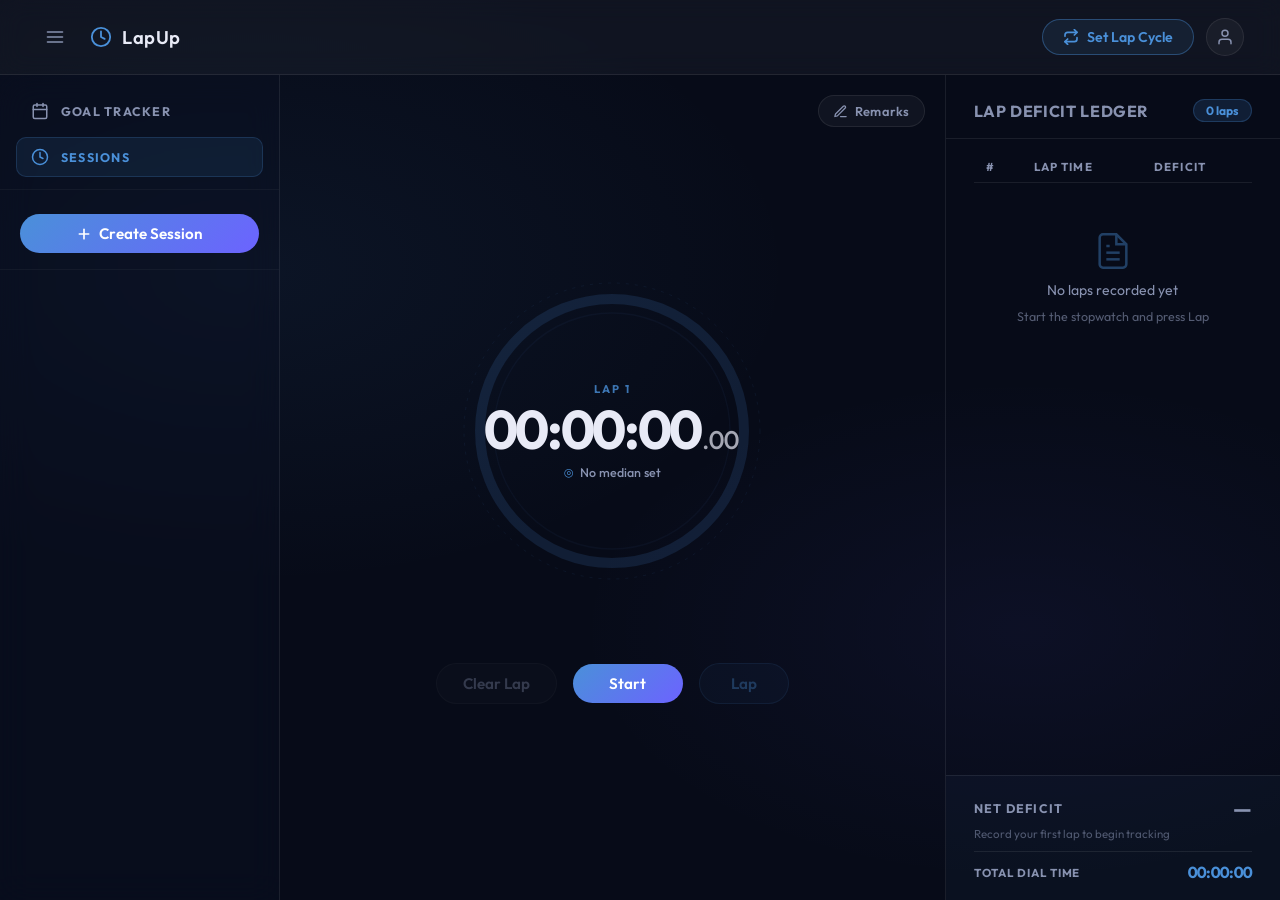
==== commit c7c91bea: "Rework cloud sync, fix ended-session merge, add total dial time - Sync: write only changed sessions," ====
--- a/index.html
+++ b/index.html
@@ -221,6 +221,10 @@
             <span class="net-value" id="net-deficit-value">—</span>
           </div>
           <div class="net-subtext" id="net-subtext">Record your first lap to begin tracking</div>
+          <div class="gap-total-row" id="dial-total-row">
+            <span class="gap-total-label">Total Dial Time</span>
+            <span class="gap-total-value" id="dial-total-value">00:00:00</span>
+          </div>
           <div class="gap-total-row hidden" id="gap-total-row">
             <span class="gap-total-label">Total Gap Time</span>
             <span class="gap-total-value" id="gap-total-value">—</span>
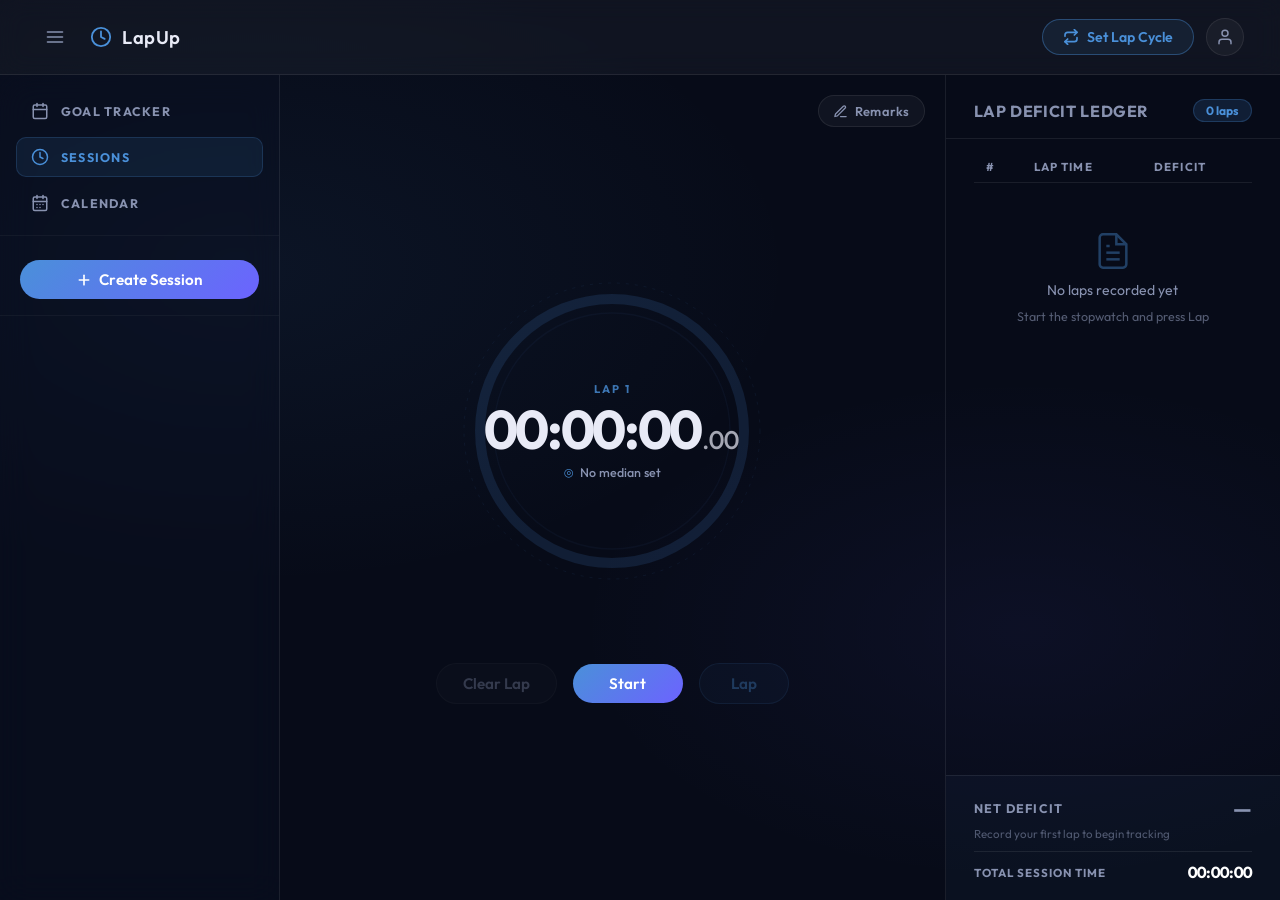
==== commit 1318882e: "Add calendar page, session total/efficiency, baseline highlighting - Calendar: per-day total session" ====
--- a/index.html
+++ b/index.html
@@ -95,6 +95,17 @@
               <polyline points="12 6 12 12 16 14"/>
             </svg>
             <span>SESSIONS</span>
+          </a>
+          <a href="calendar.html" class="sidebar-nav-link" id="nav-calendar">
+            <svg width="18" height="18" viewBox="0 0 24 24" fill="none" stroke="currentColor" stroke-width="2" stroke-linecap="round" stroke-linejoin="round">
+              <rect x="3" y="4" width="18" height="18" rx="2" ry="2"/>
+              <line x1="16" y1="2" x2="16" y2="6"/>
+              <line x1="8" y1="2" x2="8" y2="6"/>
+              <line x1="3" y1="10" x2="21" y2="10"/>
+              <line x1="8" y1="14" x2="8" y2="14"/><line x1="12" y1="14" x2="12" y2="14"/><line x1="16" y1="14" x2="16" y2="14"/>
+              <line x1="8" y1="18" x2="8" y2="18"/><line x1="12" y1="18" x2="12" y2="18"/>
+            </svg>
+            <span>CALENDAR</span>
           </a>
         </nav>
         <div class="sidebar-header">
@@ -222,7 +233,7 @@
           </div>
           <div class="net-subtext" id="net-subtext">Record your first lap to begin tracking</div>
           <div class="gap-total-row" id="dial-total-row">
-            <span class="gap-total-label">Total Dial Time</span>
+            <span class="gap-total-label">Total Session Time</span>
             <span class="gap-total-value" id="dial-total-value">00:00:00</span>
           </div>
           <div class="gap-total-row hidden" id="gap-total-row">
@@ -301,6 +312,11 @@
         </button>
       </div>
       <p class="modal-desc">Summarise what was covered in this session. Notes are saved automatically.</p>
+      <div class="efficiency-row">
+        <label for="efficiency-input" class="efficiency-label">Efficiency</label>
+        <input type="number" id="efficiency-input" class="efficiency-input" min="0" max="1" step="0.01" placeholder="0 – 1" inputmode="decimal" aria-label="Session efficiency (0 to 1)" />
+        <span class="efficiency-hint">0 – 1</span>
+      </div>
       <textarea
         id="remarks-textarea"
         class="remarks-textarea"
--- a/style.css
+++ b/style.css
@@ -452,6 +452,8 @@
 }
 .session-deficit.over { color: var(--red); }
 .session-deficit.under { color: var(--green); }
+.session-total { font-weight: 600; font-variant-numeric: tabular-nums; }
+.session-efficiency { font-weight: 600; color: var(--blue); font-variant-numeric: tabular-nums; }
 
 .btn-delete-session {
   position: absolute;
@@ -895,6 +897,43 @@
   background: rgba(255,77,109,0.1);
   border-color: rgba(255,77,109,0.3);
   color: var(--red);
+}
+
+.efficiency-row {
+  display: flex;
+  align-items: center;
+  gap: 12px;
+  margin-bottom: 12px;
+}
+.efficiency-label {
+  font-size: 0.78rem;
+  font-weight: 700;
+  text-transform: uppercase;
+  letter-spacing: 0.1em;
+  color: var(--text-muted);
+}
+.efficiency-input {
+  width: 90px;
+  background: rgba(255,255,255,0.03);
+  border: 1px solid var(--glass-border);
+  border-radius: var(--radius-sm);
+  color: var(--text);
+  font-family: var(--font);
+  font-size: 0.95rem;
+  font-variant-numeric: tabular-nums;
+  padding: 8px 12px;
+  outline: none;
+  caret-color: var(--blue);
+  transition: border-color 0.2s ease, background 0.2s ease;
+}
+.efficiency-input:focus {
+  border-color: rgba(74,144,217,0.5);
+  background: rgba(74,144,217,0.04);
+}
+.efficiency-hint {
+  font-size: 0.72rem;
+  color: var(--text-muted);
+  opacity: 0.6;
 }
 
 .remarks-textarea {
@@ -1409,6 +1448,7 @@
   font-variant-numeric: tabular-nums;
   color: var(--blue);
 }
+#dial-total-value { color: #fff; }
 
 
 /* ── Modal ──────────────────────────────────────────────────── */
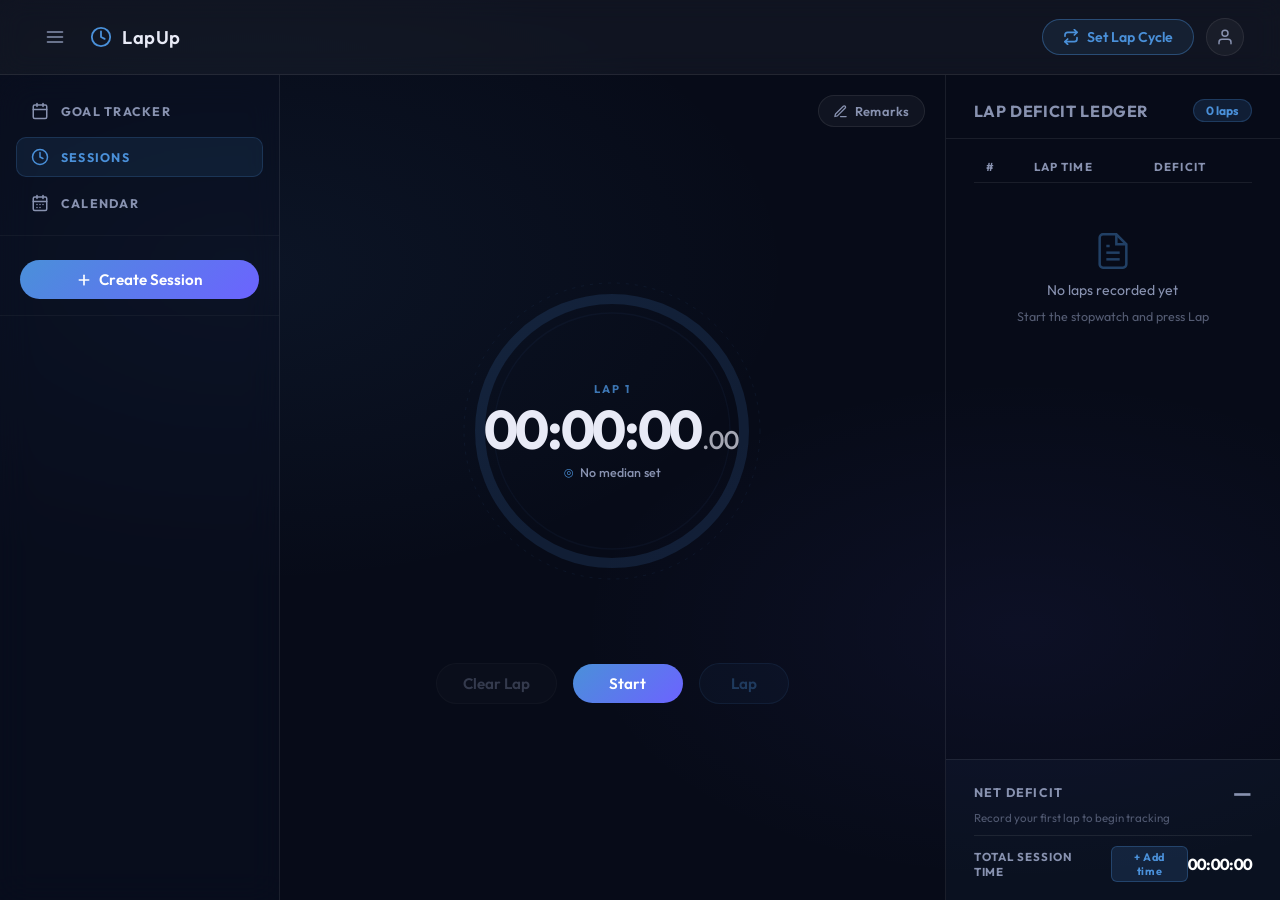
==== commit 50020f1a: "Add manual time entries to sessions - 'Add time' button + modal logs a 'manual' event in the ledger " ====
--- a/index.html
+++ b/index.html
@@ -233,7 +233,10 @@
           </div>
           <div class="net-subtext" id="net-subtext">Record your first lap to begin tracking</div>
           <div class="gap-total-row" id="dial-total-row">
-            <span class="gap-total-label">Total Session Time</span>
+            <span class="total-label-group">
+              <span class="gap-total-label">Total Session Time</span>
+              <button type="button" class="btn-add-time" id="btn-add-time" title="Manually add time to this session">+ Add time</button>
+            </span>
             <span class="gap-total-value" id="dial-total-value">00:00:00</span>
           </div>
           <div class="gap-total-row hidden" id="gap-total-row">
@@ -244,6 +247,34 @@
       </section>
 
     </main>
+  </div>
+
+  <!-- ── ADD TIME MODAL ── -->
+  <div class="modal-overlay" id="add-time-overlay" role="dialog" aria-modal="true" aria-labelledby="add-time-title">
+    <div class="modal-card">
+      <h3 id="add-time-title">Add Time to Session</h3>
+      <p class="modal-desc">Add time that wasn't tracked on the dial. It counts toward Total Session Time and is logged in the ledger (not as a lap).</p>
+      <div class="time-inputs">
+        <div class="time-input-group">
+          <input type="number" id="add-time-hh" min="0" max="99" value="0" placeholder="00" aria-label="Hours"/>
+          <label for="add-time-hh">HH</label>
+        </div>
+        <span class="time-sep">:</span>
+        <div class="time-input-group">
+          <input type="number" id="add-time-mm" min="0" max="59" value="0" placeholder="00" aria-label="Minutes"/>
+          <label for="add-time-mm">MM</label>
+        </div>
+        <span class="time-sep">:</span>
+        <div class="time-input-group">
+          <input type="number" id="add-time-ss" min="0" max="59" value="0" placeholder="00" aria-label="Seconds"/>
+          <label for="add-time-ss">SS</label>
+        </div>
+      </div>
+      <div class="modal-actions">
+        <button id="btn-add-time-cancel" class="btn btn-secondary" type="button">Cancel</button>
+        <button id="btn-add-time-save" class="btn btn-primary" type="button">Add Time</button>
+      </div>
+    </div>
   </div>
 
   <!-- ── LAP CYCLE MODAL ── -->
--- a/style.css
+++ b/style.css
@@ -1692,3 +1692,71 @@
   .btn-median-text { display: none; }
   .btn-median { padding: 8px; gap: 0; }
 }
+
+/* ── Manual time entries ───────────────────────────────────── */
+.total-label-group {
+  display: flex;
+  align-items: center;
+  gap: 10px;
+}
+.btn-add-time {
+  background: var(--blue-dim);
+  border: 1px solid rgba(74,144,217,0.3);
+  color: var(--blue);
+  font-family: var(--font);
+  font-size: 0.68rem;
+  font-weight: 700;
+  letter-spacing: 0.06em;
+  padding: 3px 9px;
+  border-radius: 6px;
+  cursor: pointer;
+  transition: background 0.2s ease, border-color 0.2s ease;
+}
+.btn-add-time:hover {
+  background: rgba(74,144,217,0.28);
+  border-color: rgba(74,144,217,0.5);
+}
+
+.ledger-manual-row td {
+  padding: 5px 14px !important;
+  border-bottom: none !important;
+}
+.manual-content {
+  display: flex;
+  align-items: center;
+  gap: 8px;
+  font-size: 0.78rem;
+  color: var(--text-muted);
+}
+.manual-plus {
+  color: var(--green);
+  font-weight: 700;
+}
+.manual-time {
+  font-variant-numeric: tabular-nums;
+  font-size: 0.8rem;
+  color: var(--text);
+}
+.manual-badge {
+  font-size: 0.62rem;
+  background: rgba(74,144,217,0.1);
+  border: 1px solid rgba(74,144,217,0.25);
+  color: var(--blue);
+  padding: 1px 6px;
+  border-radius: 4px;
+  font-weight: 700;
+  letter-spacing: 0.06em;
+  text-transform: uppercase;
+}
+.btn-remove-manual {
+  margin-left: auto;
+  background: none;
+  border: none;
+  color: var(--text-muted);
+  opacity: 0.5;
+  cursor: pointer;
+  font-size: 1rem;
+  line-height: 1;
+  padding: 2px 6px;
+}
+.btn-remove-manual:hover { opacity: 1; color: var(--red); }
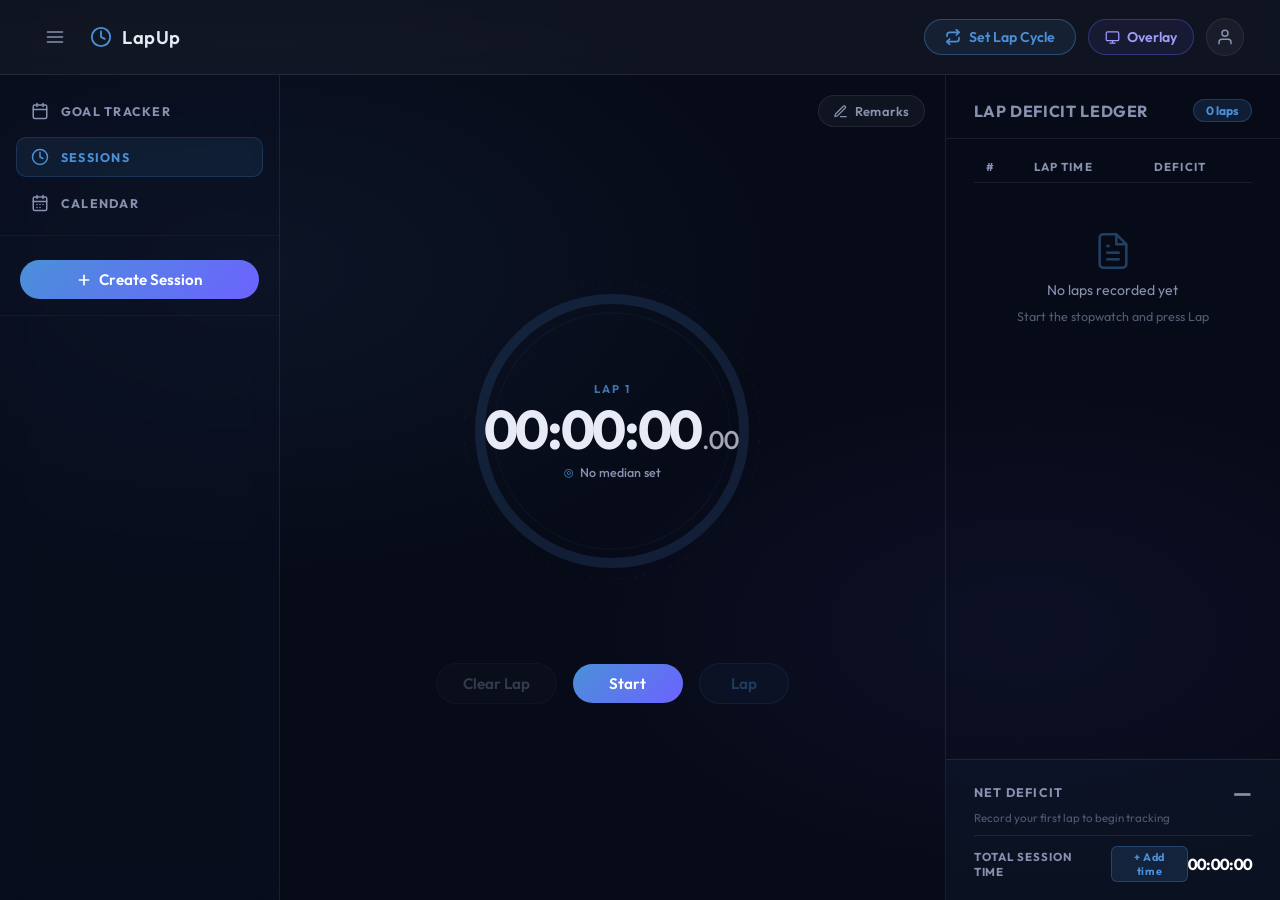
==== commit f983140b: "feat: compact always-on-top overlay popup with live dial sync - Add overlay.html/css/js: compact 340" ====
--- a/index.html
+++ b/index.html
@@ -52,6 +52,14 @@
             <path d="M21 13v2a4 4 0 0 1-4 4H3"/>
           </svg>
           <span class="btn-median-text">Set Lap Cycle</span>
+        </button>
+        <!-- Overlay Button -->
+        <button id="btn-open-overlay" class="btn-open-overlay" title="Open compact overlay window" aria-label="Open compact overlay">
+          <svg width="15" height="15" viewBox="0 0 24 24" fill="none" stroke="currentColor" stroke-width="2" stroke-linecap="round" stroke-linejoin="round">
+            <rect x="2" y="3" width="20" height="14" rx="2" ry="2"/>
+            <path d="M8 21h8M12 17v4"/>
+          </svg>
+          <span class="btn-overlay-text">Overlay</span>
         </button>
         <!-- Auth Button -->
         <div class="auth-area" id="auth-area">
--- a/style.css
+++ b/style.css
@@ -291,6 +291,32 @@
   transform: translateY(-1px);
 }
 
+/* ── Open Overlay Button ─────────────────────────────────── */
+.btn-open-overlay {
+  display: inline-flex;
+  align-items: center;
+  gap: 7px;
+  padding: 8px 16px;
+  border: 1px solid rgba(108,99,255,0.35);
+  border-radius: 50px;
+  background: rgba(108,99,255,0.08);
+  color: #a09cf7;
+  font-family: var(--font);
+  font-size: 0.88rem;
+  font-weight: 600;
+  cursor: pointer;
+  transition: background 0.2s, box-shadow 0.2s, transform 0.2s;
+}
+.btn-open-overlay:hover {
+  background: rgba(108,99,255,0.18);
+  box-shadow: 0 4px 16px rgba(108,99,255,0.22);
+  transform: translateY(-1px);
+}
+@media (max-width: 700px) {
+  .btn-overlay-text { display: none; }
+  .btn-open-overlay { padding: 8px 10px; }
+}
+
 /* ── Main Layout ────────────────────────────────────────────── */
 .main-content {
   display: flex;
